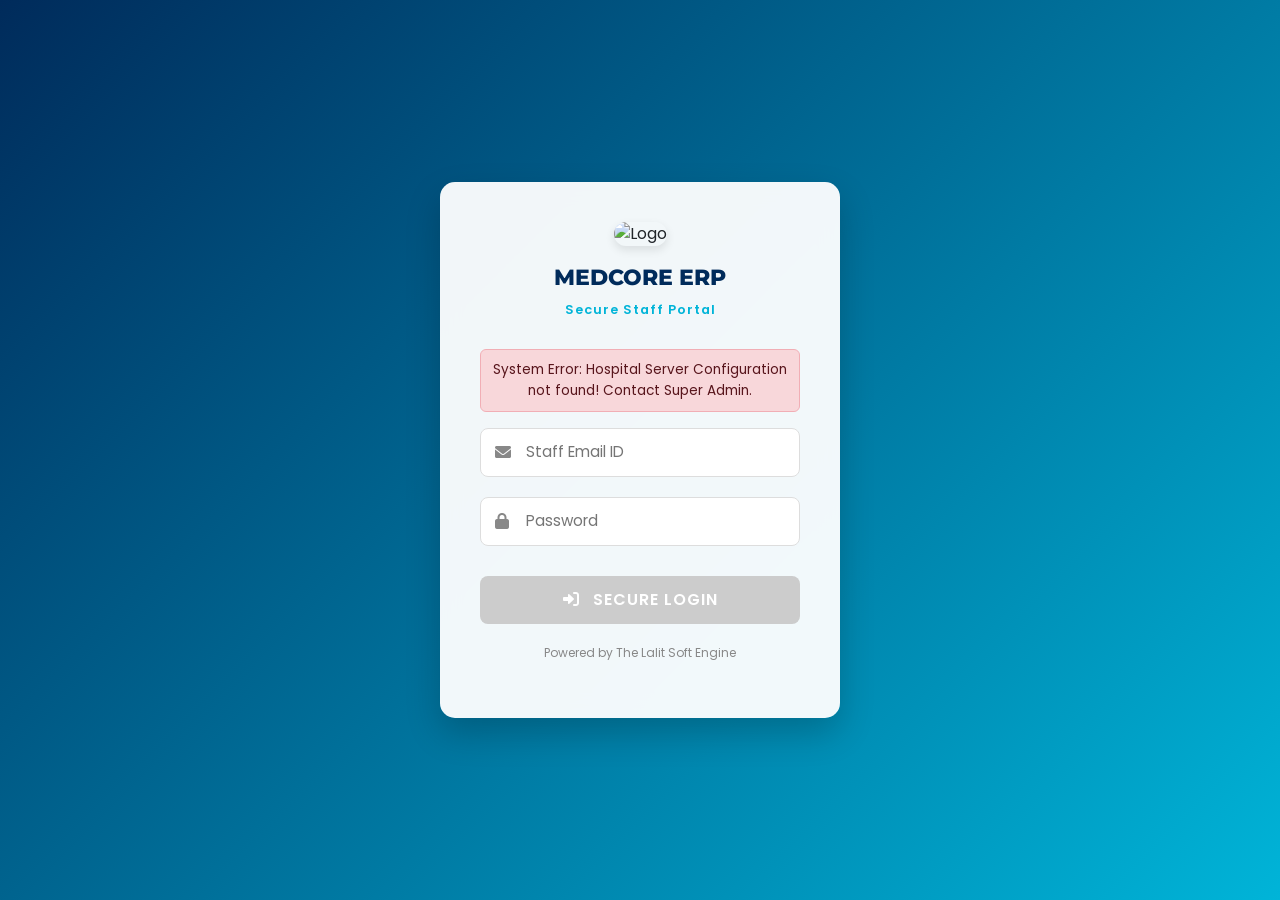
==== login.html @ cfc228e7 "Create login.html" ====
<!DOCTYPE html>
<html lang="en">
<head>
    <meta charset="UTF-8">
    <meta name="viewport" content="width=device-width, initial-scale=1.0">
    <title>Secure Login | MedCore Hospital Engine</title>
    
    <link href="https://cdn.jsdelivr.net/npm/bootstrap@5.3.0/dist/css/bootstrap.min.css" rel="stylesheet">
    <link rel="stylesheet" href="https://cdnjs.cloudflare.com/ajax/libs/font-awesome/6.0.0/css/all.min.css">
    
    <script src="https://www.gstatic.com/firebasejs/9.17.1/firebase-app-compat.js"></script>
    <script src="https://www.gstatic.com/firebasejs/9.17.1/firebase-auth-compat.js"></script>
    <script src="https://www.gstatic.com/firebasejs/9.17.1/firebase-firestore-compat.js"></script>
    
    <script src="firebase-config.js"></script>

    <style>
        @import url('https://fonts.googleapis.com/css2?family=Montserrat:wght@400;600;800&family=Poppins:wght@300;400;500;600&display=swap');

        body { 
            font-family: 'Poppins', sans-serif; 
            background: linear-gradient(135deg, #002B5B 0%, #00B4D8 100%);
            height: 100vh; 
            display: flex; 
            align-items: center; 
            justify-content: center;
            margin: 0;
        }

        .login-card {
            background: rgba(255, 255, 255, 0.95);
            padding: 40px;
            border-radius: 15px;
            box-shadow: 0 15px 35px rgba(0,0,0,0.2);
            width: 100%;
            max-width: 400px;
            text-align: center;
            backdrop-filter: blur(10px);
        }

        .hospital-logo {
            width: 100px;
            height: 100px;
            object-fit: cover;
            border-radius: 12px;
            margin-bottom: 15px;
            box-shadow: 0 4px 10px rgba(0,0,0,0.1);
        }

        .hosp-name {
            font-family: 'Montserrat', sans-serif;
            color: #002B5B;
            font-weight: 800;
            font-size: 1.4rem;
            margin-bottom: 5px;
            text-transform: uppercase;
        }

        .hosp-slogan {
            color: #00B4D8;
            font-size: 0.8rem;
            font-weight: 600;
            margin-bottom: 30px;
            letter-spacing: 1px;
        }

        .input-group-custom {
            position: relative;
            margin-bottom: 20px;
            text-align: left;
        }

        .input-group-custom i {
            position: absolute;
            left: 15px;
            top: 50%;
            transform: translateY(-50%);
            color: #888;
        }

        .form-control-custom {
            width: 100%;
            padding: 12px 15px 12px 45px;
            border: 1px solid #ddd;
            border-radius: 8px;
            font-size: 0.95rem;
            transition: all 0.3s;
        }

        .form-control-custom:focus {
            outline: none;
            border-color: #00B4D8;
            box-shadow: 0 0 0 3px rgba(0, 180, 216, 0.1);
        }

        .login-btn {
            background: #002B5B;
            color: white;
            border: none;
            padding: 12px;
            width: 100%;
            border-radius: 8px;
            font-weight: 600;
            font-size: 1rem;
            cursor: pointer;
            transition: 0.3s;
            text-transform: uppercase;
            letter-spacing: 1px;
            margin-top: 10px;
        }

        .login-btn:hover {
            background: #00B4D8;
            box-shadow: 0 5px 15px rgba(0, 180, 216, 0.4);
        }

        .login-btn:disabled {
            background: #ccc;
            cursor: not-allowed;
            box-shadow: none;
        }
    </style>
</head>
<body>

    <div class="login-card">
        <img src="https://via.placeholder.com/100/00B4D8/FFFFFF?text=Logo" id="logoDisplay" class="hospital-logo" alt="Logo">
        <div id="nameDisplay" class="hosp-name">MEDCORE ERP</div>
        <div id="sloganDisplay" class="hosp-slogan">Secure Staff Portal</div>

        <div id="errorMsg" class="alert alert-danger" style="display: none; font-size: 0.85rem; padding: 10px;"></div>

        <form id="loginForm">
            <div class="input-group-custom">
                <i class="fas fa-envelope"></i>
                <input type="email" id="userEmail" class="form-control-custom" placeholder="Staff Email ID" required>
            </div>
            
            <div class="input-group-custom">
                <i class="fas fa-lock"></i>
                <input type="password" id="userPass" class="form-control-custom" placeholder="Password" required>
            </div>

            <button type="submit" id="loginBtn" class="login-btn">
                <i class="fas fa-sign-in-alt me-2"></i> SECURE LOGIN
            </button>
        </form>
        
        <p style="margin-top: 20px; font-size: 0.75rem; color: #888;">Powered by The Lalit Soft Engine</p>
    </div>

<script>
    // 1. Load Branding if available
    const brandDataStr = localStorage.getItem('hospitalBrandData');
    if(brandDataStr) {
        const brand = JSON.parse(brandDataStr);
        document.getElementById('nameDisplay').innerText = brand.hospitalName || "CarePlus Hospital";
        if(brand.logoUrl) document.getElementById('logoDisplay').src = brand.logoUrl;
        if(brand.slogan) document.getElementById('sloganDisplay').innerText = brand.slogan;
    }

    // 2. Initialize Firebase (Tenant Setup)
    const tenantConfigStr = localStorage.getItem('hospitalFirebaseConfig');
    if (!tenantConfigStr) {
        document.getElementById('errorMsg').style.display = 'block';
        document.getElementById('errorMsg').innerText = "System Error: Hospital Server Configuration not found! Contact Super Admin.";
        document.getElementById('loginBtn').disabled = true;
    } else {
        const tenantConfig = JSON.parse(tenantConfigStr);
        let tenantApp;
        try {
            tenantApp = firebase.app("TenantApp");
        } catch(e) {
            tenantApp = firebase.initializeApp(tenantConfig, "TenantApp");
        }
        
        const tenantAuth = tenantApp.auth();
        const tenantDb = tenantApp.firestore();

        // 3. Login Logic
        document.getElementById('loginForm').addEventListener('submit', async (e) => {
            e.preventDefault();
            const email = document.getElementById('userEmail').value.trim();
            const pass = document.getElementById('userPass').value;
            const btn = document.getElementById('loginBtn');
            const errorBox = document.getElementById('errorMsg');

            btn.disabled = true;
            btn.innerHTML = '<i class="fas fa-spinner fa-spin me-2"></i> AUTHENTICATING...';
            errorBox.style.display = 'none';

            try {
                // Step A: Firebase Auth
                const userCredential = await tenantAuth.signInWithEmailAndPassword(email, pass);
                const user = userCredential.user;

                btn.innerHTML = '<i class="fas fa-check-circle me-2"></i> FETCHING ROLE...';

                // Step B: Check Staff Role from Database
                const staffQuery = await tenantDb.collection('staff').where('loginEmail', '==', email).get();
                
                if (staffQuery.empty) {
                    throw new Error("Login successful, but your Staff Profile was not found in the database. Contact Admin.");
                }

                // Step C: Save Data locally & Redirect
                const staffData = staffQuery.docs[0].data();
                
                localStorage.setItem('staffId', staffData.staffID);
                localStorage.setItem('staffRole', staffData.role); // e.g. 'admin', 'doctor', 'reception'
                localStorage.setItem('staffName', staffData.name);

                btn.innerHTML = '<i class="fas fa-door-open me-2"></i> ENTERING PORTAL...';
                
                // Redirect to main software screen
                setTimeout(() => {
                    window.location.href = "index.html"; 
                }, 1000);

            } catch (error) {
                let msg = error.message;
                if(error.code === 'auth/user-not-found' || error.code === 'auth/wrong-password') {
                    msg = "Invalid Email or Password. Please try again.";
                }
                errorBox.innerText = msg;
                errorBox.style.display = 'block';
                btn.disabled = false;
                btn.innerHTML = '<i class="fas fa-sign-in-alt me-2"></i> SECURE LOGIN';
            }
        });
    }
</script>
</body>
</html>
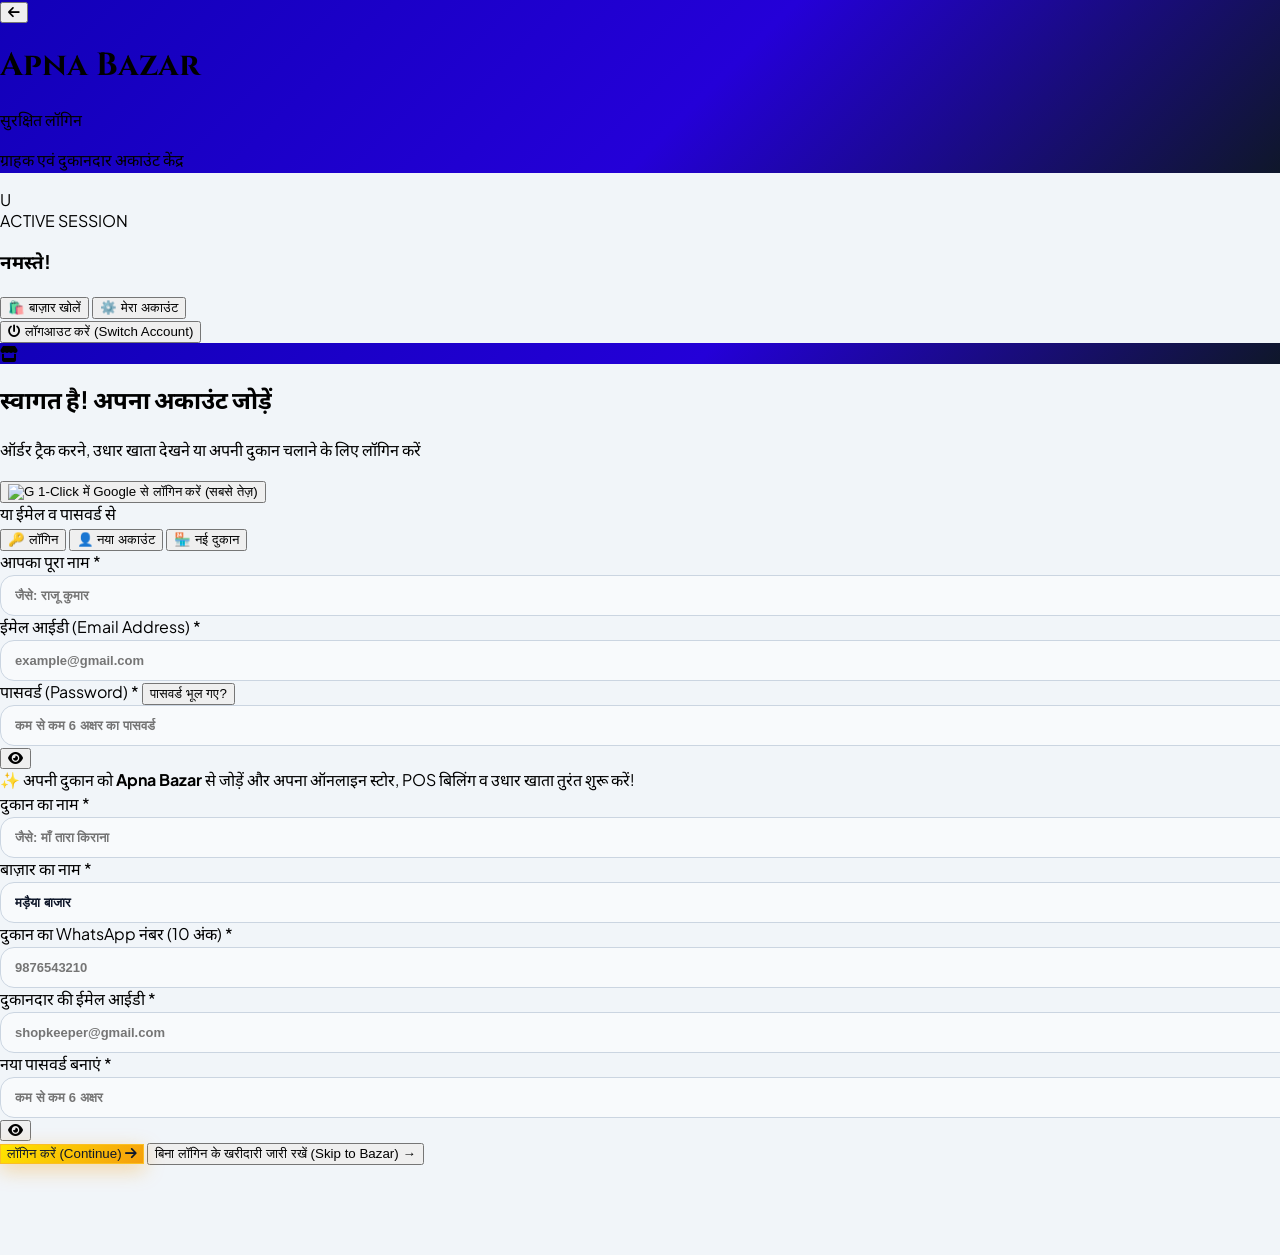
==== commit 2dedcf2c: "Update login.html" ====
--- a/login.html
+++ b/login.html
@@ -1,234 +1,513 @@
 <!DOCTYPE html>
-<html lang="en">
+<html lang="hi">
 <head>
     <meta charset="UTF-8">
-    <meta name="viewport" content="width=device-width, initial-scale=1.0">
-    <title>Secure Login | MedCore Hospital Engine</title>
-    
-    <link href="https://cdn.jsdelivr.net/npm/bootstrap@5.3.0/dist/css/bootstrap.min.css" rel="stylesheet">
-    <link rel="stylesheet" href="https://cdnjs.cloudflare.com/ajax/libs/font-awesome/6.0.0/css/all.min.css">
-    
-    <script src="https://www.gstatic.com/firebasejs/9.17.1/firebase-app-compat.js"></script>
-    <script src="https://www.gstatic.com/firebasejs/9.17.1/firebase-auth-compat.js"></script>
-    <script src="https://www.gstatic.com/firebasejs/9.17.1/firebase-firestore-compat.js"></script>
-    
+    <meta name="viewport" content="width=device-width, initial-scale=1.0, maximum-scale=1.0, user-scalable=no">
+    <title>लॉगिन और दुकान रजिस्ट्रेशन (Login) - Apna Bazar</title>
+    <meta name="theme-color" content="#1200b8">
+
+    <!-- Firebase & Configuration -->
+    <script src="https://www.gstatic.com/firebasejs/10.8.1/firebase-app-compat.js"></script>
+    <script src="https://www.gstatic.com/firebasejs/10.8.1/firebase-auth-compat.js"></script>
+    <script src="https://www.gstatic.com/firebasejs/10.8.1/firebase-firestore-compat.js"></script>
     <script src="firebase-config.js"></script>
+    <script src="brand.js"></script>
+
+    <!-- Tailwind & Fonts -->
+    <script src="https://cdn.tailwindcss.com"></script>
+    <link href="https://cdnjs.cloudflare.com/ajax/libs/font-awesome/6.4.0/css/all.min.css" rel="stylesheet">
+    <link href="https://fonts.googleapis.com/css2?family=Cinzel:wght@700;900&family=Plus+Jakarta+Sans:wght@400;500;600;700;800&family=Noto+Sans+Devanagari:wght@400;500;600;700;800;900&display=swap" rel="stylesheet">
 
     <style>
-        @import url('https://fonts.googleapis.com/css2?family=Montserrat:wght@400;600;800&family=Poppins:wght@300;400;500;600&display=swap');
-
-        body { 
-            font-family: 'Poppins', sans-serif; 
-            background: linear-gradient(135deg, #002B5B 0%, #00B4D8 100%);
-            height: 100vh; 
-            display: flex; 
-            align-items: center; 
-            justify-content: center;
+        body {
+            font-family: 'Plus Jakarta Sans', 'Noto Sans Devanagari', sans-serif;
+            background-color: #f1f5f9;
             margin: 0;
-        }
-
-        .login-card {
-            background: rgba(255, 255, 255, 0.95);
-            padding: 40px;
-            border-radius: 15px;
-            box-shadow: 0 15px 35px rgba(0,0,0,0.2);
+            padding: 0;
+            padding-bottom: 90px;
+            -webkit-tap-highlight-color: transparent;
+            user-select: none;
+        }
+        input, select { user-select: auto; outline: none; }
+        .font-cinzel { font-family: 'Cinzel', serif; }
+
+        .royal-hero-bg {
+            background: linear-gradient(135deg, #1200b8 0%, #2400d8 55%, #0f172a 100%);
+        }
+
+        .app-input {
             width: 100%;
-            max-width: 400px;
-            text-align: center;
-            backdrop-filter: blur(10px);
-        }
-
-        .hospital-logo {
-            width: 100px;
-            height: 100px;
-            object-fit: cover;
-            border-radius: 12px;
-            margin-bottom: 15px;
-            box-shadow: 0 4px 10px rgba(0,0,0,0.1);
-        }
-
-        .hosp-name {
-            font-family: 'Montserrat', sans-serif;
-            color: #002B5B;
-            font-weight: 800;
-            font-size: 1.4rem;
-            margin-bottom: 5px;
-            text-transform: uppercase;
-        }
-
-        .hosp-slogan {
-            color: #00B4D8;
-            font-size: 0.8rem;
-            font-weight: 600;
-            margin-bottom: 30px;
-            letter-spacing: 1px;
-        }
-
-        .input-group-custom {
+            background: #f8fafc;
+            border: 1.5px solid #cbd5e1;
+            border-radius: 14px;
+            padding: 12px 14px;
+            font-size: 13px;
+            font-weight: 700;
+            color: #0f172a;
+            transition: all 0.2s ease;
+        }
+        .app-input:focus {
+            background: #ffffff;
+            border-color: #2563eb;
+            box-shadow: 0 0 0 3px rgba(37, 99, 235, 0.12);
+        }
+
+        /* Glazed Shimmer Button */
+        .glazed-login-btn {
             position: relative;
-            margin-bottom: 20px;
-            text-align: left;
-        }
-
-        .input-group-custom i {
-            position: absolute;
-            left: 15px;
-            top: 50%;
-            transform: translateY(-50%);
-            color: #888;
-        }
-
-        .form-control-custom {
-            width: 100%;
-            padding: 12px 15px 12px 45px;
-            border: 1px solid #ddd;
-            border-radius: 8px;
-            font-size: 0.95rem;
-            transition: all 0.3s;
-        }
-
-        .form-control-custom:focus {
-            outline: none;
-            border-color: #00B4D8;
-            box-shadow: 0 0 0 3px rgba(0, 180, 216, 0.1);
-        }
-
-        .login-btn {
-            background: #002B5B;
-            color: white;
-            border: none;
-            padding: 12px;
-            width: 100%;
-            border-radius: 8px;
-            font-weight: 600;
-            font-size: 1rem;
-            cursor: pointer;
-            transition: 0.3s;
-            text-transform: uppercase;
-            letter-spacing: 1px;
-            margin-top: 10px;
-        }
-
-        .login-btn:hover {
-            background: #00B4D8;
-            box-shadow: 0 5px 15px rgba(0, 180, 216, 0.4);
-        }
-
-        .login-btn:disabled {
-            background: #ccc;
-            cursor: not-allowed;
-            box-shadow: none;
+            overflow: hidden;
+            background: linear-gradient(135deg, #ffe500 0%, #f59e0b 100%);
+            color: #0f172a;
+            box-shadow: 0 6px 20px rgba(245, 158, 11, 0.35);
+            border: 1px solid #fbbf24;
         }
     </style>
 </head>
 <body>
 
-    <div class="login-card">
-        <img src="https://via.placeholder.com/100/00B4D8/FFFFFF?text=Logo" id="logoDisplay" class="hospital-logo" alt="Logo">
-        <div id="nameDisplay" class="hosp-name">MEDCORE ERP</div>
-        <div id="sloganDisplay" class="hosp-slogan">Secure Staff Portal</div>
-
-        <div id="errorMsg" class="alert alert-danger" style="display: none; font-size: 0.85rem; padding: 10px;"></div>
-
-        <form id="loginForm">
-            <div class="input-group-custom">
-                <i class="fas fa-envelope"></i>
-                <input type="email" id="userEmail" class="form-control-custom" placeholder="Staff Email ID" required>
-            </div>
-            
-            <div class="input-group-custom">
-                <i class="fas fa-lock"></i>
-                <input type="password" id="userPass" class="form-control-custom" placeholder="Password" required>
-            </div>
-
-            <button type="submit" id="loginBtn" class="login-btn">
-                <i class="fas fa-sign-in-alt me-2"></i> SECURE LOGIN
+    <!-- ================= TOP ROYAL HEADER ================= -->
+    <header class="sticky top-0 z-40 royal-hero-bg text-white pl-3.5 pr-14 py-3 flex items-center justify-between shadow-md">
+        <div class="flex items-center gap-2.5 min-w-0">
+            <button onclick="safeGoBackHome()" class="w-9 h-9 rounded-full bg-white/15 flex items-center justify-center text-white active:scale-90 transition shrink-0" title="होमपेज पर वापस जाएं">
+                <i class="fas fa-arrow-left text-sm"></i>
             </button>
-        </form>
-        
-        <p style="margin-top: 20px; font-size: 0.75rem; color: #888;">Powered by The Lalit Soft Engine</p>
-    </div>
-
-<script>
-    // 1. Load Branding if available
-    const brandDataStr = localStorage.getItem('hospitalBrandData');
-    if(brandDataStr) {
-        const brand = JSON.parse(brandDataStr);
-        document.getElementById('nameDisplay').innerText = brand.hospitalName || "CarePlus Hospital";
-        if(brand.logoUrl) document.getElementById('logoDisplay').src = brand.logoUrl;
-        if(brand.slogan) document.getElementById('sloganDisplay').innerText = brand.slogan;
-    }
-
-    // 2. Initialize Firebase (Tenant Setup)
-    const tenantConfigStr = localStorage.getItem('hospitalFirebaseConfig');
-    if (!tenantConfigStr) {
-        document.getElementById('errorMsg').style.display = 'block';
-        document.getElementById('errorMsg').innerText = "System Error: Hospital Server Configuration not found! Contact Super Admin.";
-        document.getElementById('loginBtn').disabled = true;
-    } else {
-        const tenantConfig = JSON.parse(tenantConfigStr);
-        let tenantApp;
-        try {
-            tenantApp = firebase.app("TenantApp");
-        } catch(e) {
-            tenantApp = firebase.initializeApp(tenantConfig, "TenantApp");
-        }
-        
-        const tenantAuth = tenantApp.auth();
-        const tenantDb = tenantApp.firestore();
-
-        // 3. Login Logic
-        document.getElementById('loginForm').addEventListener('submit', async (e) => {
-            e.preventDefault();
-            const email = document.getElementById('userEmail').value.trim();
-            const pass = document.getElementById('userPass').value;
+            <div class="min-w-0">
+                <div class="flex items-center gap-1.5" onclick="secretAdminTap()">
+                    <h1 id="authBrandTitle" class="font-cinzel text-base font-black text-[#ffe500] tracking-wider truncate">Apna Bazar</h1>
+                    <span class="bg-white/15 text-white text-[9px] font-extrabold px-2 py-0.5 rounded-full">सुरक्षित लॉगिन</span>
+                </div>
+                <p class="text-[10px] text-slate-200 font-semibold truncate">ग्राहक एवं दुकानदार अकाउंट केंद्र</p>
+            </div>
+        </div>
+    </header>
+
+    <main class="max-w-md mx-auto p-3.5 space-y-4">
+
+        <!-- ================= ALREADY LOGGED-IN CARD ================= -->
+        <div id="alreadyLoggedCard" class="hidden bg-emerald-50 border-2 border-emerald-300 rounded-3xl p-4 text-center space-y-3 shadow-xs">
+            <div class="w-12 h-12 bg-emerald-600 text-white rounded-full flex items-center justify-center mx-auto text-xl font-black" id="loggedAvatar">U</div>
+            <div>
+                <span class="text-[10px] font-black uppercase bg-emerald-200 text-emerald-900 px-2.5 py-0.5 rounded-full" id="loggedRoleBadge">ACTIVE SESSION</span>
+                <h3 class="text-sm font-black text-slate-900 mt-1" id="loggedNameText">नमस्ते!</h3>
+                <p class="text-xs font-bold text-slate-500" id="loggedEmailText"></p>
+            </div>
+            <div class="grid grid-cols-2 gap-2 pt-1">
+                <button onclick="window.location.href='index.html'" class="bg-slate-900 text-[#ffe500] font-black py-2.5 rounded-xl text-xs">
+                    🛍️ बाज़ार खोलें
+                </button>
+                <button onclick="window.location.href='account.html'" class="bg-blue-600 text-white font-black py-2.5 rounded-xl text-xs">
+                    ⚙️ मेरा अकाउंट
+                </button>
+            </div>
+            <button onclick="performCleanLogout()" class="w-full bg-rose-100 text-rose-700 font-extrabold py-2 rounded-xl text-xs">
+                <i class="fas fa-power-off mr-1"></i> लॉगआउट करें (Switch Account)
+            </button>
+        </div>
+
+        <!-- ================= MAIN AUTH CARD ================= -->
+        <div id="mainAuthCard" class="bg-white rounded-3xl p-5 border border-slate-200 shadow-sm space-y-4">
+
+            <div class="text-center space-y-1">
+                <div class="w-14 h-14 rounded-2xl royal-hero-bg text-[#ffe500] flex items-center justify-center text-2xl mx-auto shadow-md border-2 border-amber-300">
+                    <i class="fas fa-store"></i>
+                </div>
+                <h2 class="text-base font-black text-slate-900 pt-1">स्वागत है! अपना अकाउंट जोड़ें</h2>
+                <p class="text-xs text-slate-500 font-medium">ऑर्डर ट्रैक करने, उधार खाता देखने या अपनी दुकान चलाने के लिए लॉगिन करें</p>
+            </div>
+
+            <!-- 1-TAP GOOGLE LOGIN -->
+            <button type="button" onclick="signInWithGoogle()" id="googleBtn" class="w-full bg-white hover:bg-slate-50 text-slate-800 border-2 border-slate-300 font-extrabold py-3.5 px-4 rounded-2xl text-xs flex items-center justify-center gap-3 shadow-xs active:scale-98 transition cursor-pointer">
+                <img src="https://www.gstatic.com/firebasejs/ui/2.0.0/images/auth/google.svg" alt="G" class="w-5 h-5">
+                <span>1-Click में Google से लॉगिन करें (सबसे तेज़)</span>
+            </button>
+
+            <div class="flex items-center gap-3">
+                <div class="h-px bg-slate-200 flex-1"></div>
+                <span class="text-[10px] font-extrabold text-slate-400 uppercase">या ईमेल व पासवर्ड से</span>
+                <div class="h-px bg-slate-200 flex-1"></div>
+            </div>
+
+            <!-- 3-MODE SWITCHER -->
+            <div class="grid grid-cols-3 gap-1.5 bg-slate-100 p-1.5 rounded-2xl border border-slate-200">
+                <button type="button" id="modeTab-login" onclick="switchAuthMode('login')" class="py-2 rounded-xl text-[11px] font-black bg-slate-900 text-[#ffe500] shadow-2xs transition cursor-pointer">
+                    🔑 लॉगिन
+                </button>
+                <button type="button" id="modeTab-signup" onclick="switchAuthMode('signup')" class="py-2 rounded-xl text-[11px] font-bold text-slate-600 transition cursor-pointer">
+                    👤 नया अकाउंट
+                </button>
+                <button type="button" id="modeTab-merchant" onclick="switchAuthMode('merchant')" class="py-2 rounded-xl text-[11px] font-bold text-slate-600 transition cursor-pointer">
+                    🏪 नई दुकान
+                </button>
+            </div>
+
+            <div id="authMessage" class="hidden p-3 rounded-xl text-xs font-bold text-center"></div>
+
+            <!-- ==================== FORM A: LOGIN / SIGNUP ==================== -->
+            <div id="standardAuthForm" class="space-y-3">
+                <div id="signupNameBox" class="hidden">
+                    <label class="block text-[11px] font-extrabold text-slate-600 mb-1">आपका पूरा नाम *</label>
+                    <input type="text" id="custSignUpName" placeholder="जैसे: राजू कुमार" class="app-input">
+                </div>
+
+                <div>
+                    <label class="block text-[11px] font-extrabold text-slate-600 mb-1">ईमेल आईडी (Email Address) *</label>
+                    <input type="email" id="email" placeholder="example@gmail.com" class="app-input">
+                </div>
+
+                <div>
+                    <div class="flex items-center justify-between mb-1">
+                        <label class="text-[11px] font-extrabold text-slate-600">पासवर्ड (Password) *</label>
+                        <button type="button" onclick="forgotPassword()" class="text-[10px] font-extrabold text-blue-600 hover:underline cursor-pointer">पासवर्ड भूल गए?</button>
+                    </div>
+                    <div class="relative">
+                        <input type="password" id="password" placeholder="कम से कम 6 अक्षर का पासवर्ड" class="app-input pr-10" onkeypress="if(event.key==='Enter') handleMainAction()">
+                        <button type="button" onclick="togglePassVisibility('password', this)" class="absolute right-3 top-3 text-slate-400 hover:text-slate-700 cursor-pointer">
+                            <i class="fas fa-eye text-xs"></i>
+                        </button>
+                    </div>
+                </div>
+            </div>
+
+            <!-- ==================== FORM B: MERCHANT STORE ==================== -->
+            <div id="merchantRegisterForm" class="hidden space-y-3">
+                <div class="bg-amber-50 border border-amber-200 p-2.5 rounded-xl text-[11px] font-bold text-amber-900">
+                    ✨ अपनी दुकान को <b>Apna Bazar</b> से जोड़ें और अपना ऑनलाइन स्टोर, POS बिलिंग व उधार खाता तुरंत शुरू करें!
+                </div>
+
+                <div class="grid grid-cols-2 gap-2">
+                    <div>
+                        <label class="block text-[11px] font-extrabold text-slate-600 mb-1">दुकान का नाम *</label>
+                        <input type="text" id="newStoreName" placeholder="जैसे: माँ तारा किराना" class="app-input">
+                    </div>
+                    <div>
+                        <label class="block text-[11px] font-extrabold text-slate-600 mb-1">बाज़ार का नाम *</label>
+                        <input type="text" id="newMarketName" value="मड़ैया बाजार" placeholder="मड़ैया बाजार" class="app-input">
+                    </div>
+                </div>
+
+                <div>
+                    <label class="block text-[11px] font-extrabold text-slate-600 mb-1">दुकान का WhatsApp नंबर (10 अंक) *</label>
+                    <input type="tel" maxlength="10" id="newShopPhone" placeholder="9876543210" class="app-input">
+                </div>
+
+                <div>
+                    <label class="block text-[11px] font-extrabold text-slate-600 mb-1">दुकानदार की ईमेल आईडी *</label>
+                    <input type="email" id="newEmail" placeholder="shopkeeper@gmail.com" class="app-input">
+                </div>
+
+                <div>
+                    <label class="block text-[11px] font-extrabold text-slate-600 mb-1">नया पासवर्ड बनाएं *</label>
+                    <div class="relative">
+                        <input type="password" id="newPassword" placeholder="कम से कम 6 अक्षर" class="app-input pr-10">
+                        <button type="button" onclick="togglePassVisibility('newPassword', this)" class="absolute right-3 top-3 text-slate-400 cursor-pointer">
+                            <i class="fas fa-eye text-xs"></i>
+                        </button>
+                    </div>
+                </div>
+            </div>
+
+            <!-- MAIN SUBMIT BUTTON -->
+            <button type="button" id="loginBtn" onclick="handleMainAction()" class="glazed-login-btn w-full py-4 rounded-2xl font-black text-xs uppercase tracking-wider flex items-center justify-center gap-2 active:scale-98 transition cursor-pointer">
+                <span id="mainBtnText">लॉगिन करें (Continue)</span>
+                <i class="fas fa-arrow-right"></i>
+            </button>
+
+            <!-- Skip to Bazar -->
+            <button type="button" onclick="safeGoBackHome()" class="w-full py-2.5 rounded-xl bg-slate-100 hover:bg-slate-200 text-slate-600 font-bold text-xs transition cursor-pointer">
+                बिना लॉगिन के खरीदारी जारी रखें (Skip to Bazar) →
+            </button>
+
+        </div>
+
+    </main>
+
+    <script>
+        if (window.ShopBrand && (ShopBrand.name || ShopBrand.storeName)) {
+            const bName = ShopBrand.name || ShopBrand.storeName;
+            document.getElementById('authBrandTitle').innerText = bName;
+            document.title = `लॉगिन - ${bName}`;
+        }
+
+        const auth = firebase.auth();
+        const db = firebase.firestore();
+        const msgBox = document.getElementById('authMessage');
+        const ADMIN_EMAIL = "abhijeetlovesmahi@gmail.com";
+
+        let currentAuthMode = 'login';
+        const urlParams = new URLSearchParams(window.location.search);
+        const returnToPage = urlParams.get('redirect') || 'index.html';
+
+        if (urlParams.get('action') === 'logout') {
+            auth.signOut().catch(() => {});
+        }
+
+        function safeGoBackHome() {
+            if (window.parent && window.parent !== window) {
+                window.parent.location.href = 'index.html';
+            } else {
+                window.location.href = 'index.html';
+            }
+        }
+
+        function togglePassVisibility(inputId, btnEl) {
+            const inp = document.getElementById(inputId);
+            const icon = btnEl.querySelector('i');
+            if (inp.type === 'password') {
+                inp.type = 'text';
+                icon.className = 'fas fa-eye-slash text-xs text-blue-600';
+            } else {
+                inp.type = 'password';
+                icon.className = 'fas fa-eye text-xs';
+            }
+        }
+
+        function showMessage(text, isError = true) {
+            if (!text) {
+                msgBox.classList.add('hidden');
+                return;
+            }
+            msgBox.classList.remove('hidden');
+            msgBox.className = isError
+                ? "p-3 rounded-xl text-xs font-bold text-center bg-rose-50 text-rose-700 border border-rose-200"
+                : "p-3 rounded-xl text-xs font-bold text-center bg-emerald-50 text-emerald-800 border border-emerald-200";
+            msgBox.innerText = text;
+        }
+
+        function switchAuthMode(mode) {
+            currentAuthMode = mode;
+            showMessage("");
+
+            ['login', 'signup', 'merchant'].forEach(t => {
+                const el = document.getElementById(`modeTab-${t}`);
+                if (t === mode) {
+                    el.className = "py-2 rounded-xl text-[11px] font-black bg-slate-900 text-[#ffe500] shadow-2xs transition cursor-pointer";
+                } else {
+                    el.className = "py-2 rounded-xl text-[11px] font-bold text-slate-600 transition cursor-pointer";
+                }
+            });
+
+            const stdForm = document.getElementById('standardAuthForm');
+            const merchForm = document.getElementById('merchantRegisterForm');
+            const nameBox = document.getElementById('signupNameBox');
+            const btnText = document.getElementById('mainBtnText');
+
+            if (mode === 'login') {
+                stdForm.classList.remove('hidden');
+                merchForm.classList.add('hidden');
+                nameBox.classList.add('hidden');
+                btnText.innerText = "लॉगिन करें (Sign In)";
+            } else if (mode === 'signup') {
+                stdForm.classList.remove('hidden');
+                merchForm.classList.add('hidden');
+                nameBox.classList.remove('hidden');
+                btnText.innerText = "नया अकाउंट बनाएं (Create Account)";
+            } else if (mode === 'merchant') {
+                stdForm.classList.add('hidden');
+                merchForm.classList.remove('hidden');
+                btnText.innerText = "नई दुकान रजिस्टर करें (Launch Store)";
+            }
+        }
+
+        function secretAdminTap() {
+            switchAuthMode('merchant');
+        }
+
+        function executeMasterRedirect(page = 'index.html') {
+            if (window.parent && window.parent !== window) {
+                window.parent.location.href = page;
+            } else {
+                window.location.replace(page);
+            }
+        }
+
+        async function setUserDataAndRedirect(user, targetPage = null) {
+            const email = user.email ? user.email.trim().toLowerCase() : "";
+            const masterAdminEmail = ADMIN_EMAIL.trim().toLowerCase();
+
+            localStorage.setItem('userEmail', email);
+            localStorage.setItem('userName', user.displayName || email.split('@')[0] || 'User');
+
+            try {
+                const roleDoc = await db.collection('userRoles').doc(email).get();
+                if (roleDoc.exists) {
+                    const data = roleDoc.data();
+                    localStorage.setItem('userRole', data.role || (email === masterAdminEmail ? 'admin' : 'customer'));
+                    if (data.shopId) localStorage.setItem('activeShopId', data.shopId);
+                } else if (email === masterAdminEmail) {
+                    localStorage.setItem('userRole', 'admin');
+                    if (!localStorage.getItem('activeShopId')) localStorage.setItem('activeShopId', 'lalit_main');
+                } else {
+                    localStorage.setItem('userRole', 'customer');
+                }
+            } catch (e) {
+                if (email === masterAdminEmail) localStorage.setItem('userRole', 'admin');
+                else localStorage.setItem('userRole', 'customer');
+            }
+
+            const finalDest = targetPage || returnToPage || 'index.html';
+            executeMasterRedirect(finalDest);
+        }
+
+        auth.onAuthStateChanged((user) => {
+            if (user && urlParams.get('action') !== 'logout') {
+                document.getElementById('alreadyLoggedCard').classList.remove('hidden');
+                const name = user.displayName || localStorage.getItem('userName') || user.email;
+                const role = (localStorage.getItem('userRole') || 'customer').toUpperCase();
+                document.getElementById('loggedAvatar').innerText = String(name).charAt(0).toUpperCase();
+                document.getElementById('loggedNameText').innerText = name;
+                document.getElementById('loggedEmailText').innerText = user.email || '';
+                document.getElementById('loggedRoleBadge').innerText = `LOGGED IN AS ${role}`;
+            }
+        });
+
+        async function performCleanLogout() {
+            await auth.signOut();
+            localStorage.setItem('userRole', 'guest');
+            localStorage.removeItem('userName');
+            localStorage.removeItem('userEmail');
+            document.getElementById('alreadyLoggedCard').classList.add('hidden');
+            showMessage("आप सफलतापूर्वक लॉगआउट हो गए हैं।", false);
+        }
+
+        function handleMainAction() {
+            if (currentAuthMode === 'login') loginEmail();
+            else if (currentAuthMode === 'signup') signUpCustomerEmail();
+            else if (currentAuthMode === 'merchant') createNewStore();
+        }
+
+        function signInWithGoogle() {
+            showMessage("Google से कनेक्ट हो रहा है...", false);
+            const provider = new firebase.auth.GoogleAuthProvider();
+            auth.signInWithPopup(provider).then((result) => {
+                setUserDataAndRedirect(result.user);
+            }).catch((error) => {
+                showMessage("Google लॉगिन में समस्या: " + error.message, true);
+            });
+        }
+
+        function loginEmail() {
+            const e = document.getElementById('email').value.trim();
+            const p = document.getElementById('password').value;
+
+            if (!e) return showMessage("कृपया अपनी ईमेल आईडी लिखें!");
+            if (!p) return showMessage("कृपया अपना पासवर्ड लिखें!");
+
             const btn = document.getElementById('loginBtn');
-            const errorBox = document.getElementById('errorMsg');
-
             btn.disabled = true;
-            btn.innerHTML = '<i class="fas fa-spinner fa-spin me-2"></i> AUTHENTICATING...';
-            errorBox.style.display = 'none';
+            showMessage("लॉगिन हो रहा है...", false);
+
+            auth.signInWithEmailAndPassword(e, p).then((userCredential) => {
+                setUserDataAndRedirect(userCredential.user);
+            }).catch((err) => {
+                btn.disabled = false;
+                showMessage("ईमेल या पासवर्ड गलत है!", true);
+            });
+        }
+
+        async function signUpCustomerEmail() {
+            const name = document.getElementById('custSignUpName').value.trim();
+            const e = document.getElementById('email').value.trim();
+            const p = document.getElementById('password').value;
+
+            if (!name) return showMessage("कृपया अपना नाम लिखें!");
+            if (!e) return showMessage("कृपया ईमेल आईडी लिखें!");
+            if (!p || p.length < 6) return showMessage("पासवर्ड कम से कम 6 अक्षरों का होना चाहिए!");
+
+            const btn = document.getElementById('loginBtn');
+            btn.disabled = true;
+            showMessage("आपका अकाउंट बन रहा है...", false);
 
             try {
-                // Step A: Firebase Auth
-                const userCredential = await tenantAuth.signInWithEmailAndPassword(email, pass);
-                const user = userCredential.user;
-
-                btn.innerHTML = '<i class="fas fa-check-circle me-2"></i> FETCHING ROLE...';
-
-                // Step B: Check Staff Role from Database
-                const staffQuery = await tenantDb.collection('staff').where('loginEmail', '==', email).get();
-                
-                if (staffQuery.empty) {
-                    throw new Error("Login successful, but your Staff Profile was not found in the database. Contact Admin.");
+                const cred = await auth.createUserWithEmailAndPassword(e, p);
+                await cred.user.updateProfile({ displayName: name });
+                await db.collection('users').doc(cred.user.uid).set({
+                    name: name,
+                    email: e.toLowerCase(),
+                    createdAt: firebase.firestore.FieldValue.serverTimestamp()
+                }, { merge: true });
+                setUserDataAndRedirect(cred.user, 'index.html');
+            } catch (err) {
+                btn.disabled = false;
+                showMessage(err.message, true);
+            }
+        }
+
+        async function createNewStore() {
+            const sName = document.getElementById('newStoreName').value.trim();
+            const mName = document.getElementById('newMarketName').value.trim() || 'मड़ैया बाजार';
+            const sPhone = document.getElementById('newShopPhone').value.replace(/\D/g, '').trim();
+            const e = document.getElementById('newEmail').value.trim();
+            const p = document.getElementById('newPassword').value;
+
+            if (!sName) return showMessage("कृपया अपनी दुकान का नाम लिखें!");
+            if (sPhone.length !== 10) return showMessage("कृपया 10 अंकों का सही मोबाइल नंबर लिखें!");
+            if (!e || !p || p.length < 6) return showMessage("कृपया ईमेल और कम से कम 6 अक्षर का पासवर्ड लिखें!");
+
+            const btn = document.getElementById('loginBtn');
+            btn.disabled = true;
+            showMessage("आपकी नई ऑनलाइन दुकान तैयार की जा रही है...", false);
+
+            try {
+                let user;
+                try {
+                    const cred = await auth.createUserWithEmailAndPassword(e, p);
+                    user = cred.user;
+                } catch (authErr) {
+                    if (authErr.code === 'auth/email-already-in-use') {
+                        const cred = await auth.signInWithEmailAndPassword(e, p);
+                        user = cred.user;
+                    } else {
+                        throw authErr;
+                    }
                 }
 
-                // Step C: Save Data locally & Redirect
-                const staffData = staffQuery.docs[0].data();
-                
-                localStorage.setItem('staffId', staffData.staffID);
-                localStorage.setItem('staffRole', staffData.role); // e.g. 'admin', 'doctor', 'reception'
-                localStorage.setItem('staffName', staffData.name);
-
-                btn.innerHTML = '<i class="fas fa-door-open me-2"></i> ENTERING PORTAL...';
-                
-                // Redirect to main software screen
-                setTimeout(() => {
-                    window.location.href = "index.html"; 
-                }, 1000);
-
+                const newShopId = 'store_' + Date.now();
+                const cleanEmail = user.email.toLowerCase();
+
+                await db.collection('userRoles').doc(cleanEmail).set({
+                    email: cleanEmail,
+                    role: 'admin',
+                    shopId: newShopId,
+                    storeName: sName,
+                    marketName: mName,
+                    shopPhone: sPhone,
+                    createdAt: firebase.firestore.FieldValue.serverTimestamp()
+                }, { merge: true });
+
+                await db.collection('stores').doc(newShopId).collection('settings').doc('store_info').set({
+                    shopId: newShopId,
+                    shopName: sName,
+                    marketName: mName,
+                    shopPhone: sPhone,
+                    upiId: `${sPhone}@ybl`,
+                    tagline: `${mName} की भरोसेमंद दुकान`,
+                    themeColor: "#1200b8",
+                    highlightColor: "#ffe500",
+                    logo: "logo.png",
+                    updatedAt: firebase.firestore.FieldValue.serverTimestamp()
+                }, { merge: true });
+
+                localStorage.setItem('activeShopId', newShopId);
+                localStorage.setItem('userRole', 'admin');
+                setUserDataAndRedirect(user, 'account.html');
             } catch (error) {
-                let msg = error.message;
-                if(error.code === 'auth/user-not-found' || error.code === 'auth/wrong-password') {
-                    msg = "Invalid Email or Password. Please try again.";
-                }
-                errorBox.innerText = msg;
-                errorBox.style.display = 'block';
                 btn.disabled = false;
-                btn.innerHTML = '<i class="fas fa-sign-in-alt me-2"></i> SECURE LOGIN';
-            }
-        });
-    }
-</script>
+                showMessage(error.message, true);
+            }
+        }
+
+        function forgotPassword() {
+            const e = document.getElementById('email').value.trim();
+            if (!e) return showMessage("पासवर्ड रीसेट लिंक पाने के लिए पहले ऊपर अपनी ईमेल आईडी लिखें!");
+            auth.sendPasswordResetEmail(e).then(() => {
+                showMessage("✓ पासवर्ड बदलने का लिंक आपके ईमेल पर भेज दिया गया है!", false);
+            }).catch((error) => {
+                showMessage(error.message, true);
+            });
+        }
+    </script>
+
+    <!-- Unified Bottom Bar & Floating Hamburger Menu -->
+    <script src="menu.js"></script>
 </body>
 </html>
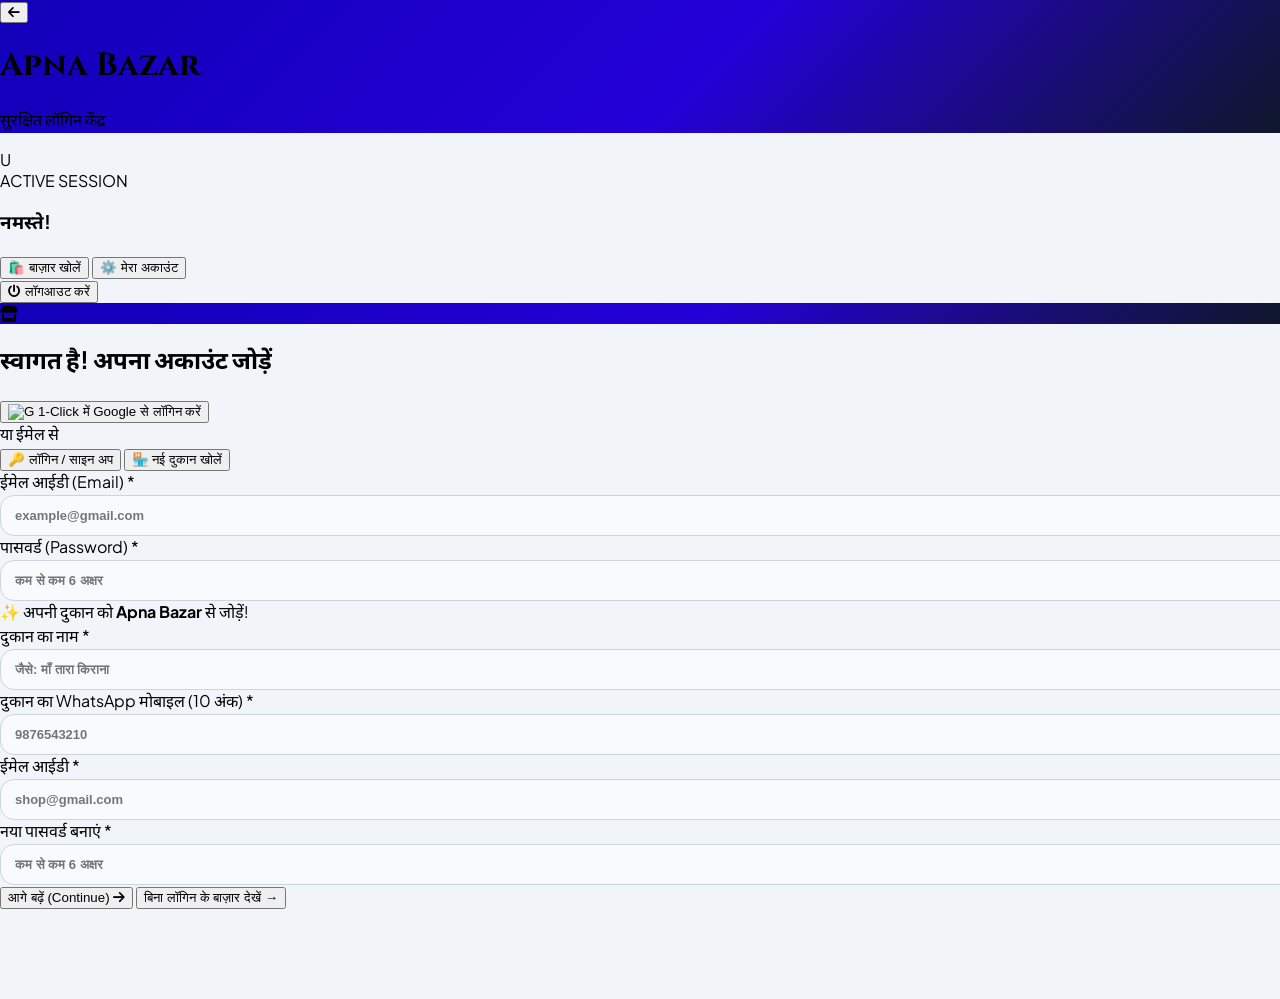
==== commit cce55d43: "Update login.html" ====
--- a/login.html
+++ b/login.html
@@ -26,15 +26,10 @@
             padding: 0;
             padding-bottom: 90px;
             -webkit-tap-highlight-color: transparent;
-            user-select: none;
         }
         input, select { user-select: auto; outline: none; }
         .font-cinzel { font-family: 'Cinzel', serif; }
-
-        .royal-hero-bg {
-            background: linear-gradient(135deg, #1200b8 0%, #2400d8 55%, #0f172a 100%);
-        }
-
+        .royal-hero-bg { background: linear-gradient(135deg, #1200b8 0%, #2400d8 55%, #0f172a 100%); }
         .app-input {
             width: 100%;
             background: #f8fafc;
@@ -51,39 +46,26 @@
             border-color: #2563eb;
             box-shadow: 0 0 0 3px rgba(37, 99, 235, 0.12);
         }
-
-        /* Glazed Shimmer Button */
-        .glazed-login-btn {
-            position: relative;
-            overflow: hidden;
-            background: linear-gradient(135deg, #ffe500 0%, #f59e0b 100%);
-            color: #0f172a;
-            box-shadow: 0 6px 20px rgba(245, 158, 11, 0.35);
-            border: 1px solid #fbbf24;
-        }
     </style>
 </head>
 <body>
 
-    <!-- ================= TOP ROYAL HEADER ================= -->
+    <!-- TOP HEADER -->
     <header class="sticky top-0 z-40 royal-hero-bg text-white pl-3.5 pr-14 py-3 flex items-center justify-between shadow-md">
         <div class="flex items-center gap-2.5 min-w-0">
-            <button onclick="safeGoBackHome()" class="w-9 h-9 rounded-full bg-white/15 flex items-center justify-center text-white active:scale-90 transition shrink-0" title="होमपेज पर वापस जाएं">
+            <button onclick="window.location.href='index.html'" class="w-9 h-9 rounded-full bg-white/15 flex items-center justify-center text-white active:scale-90 transition shrink-0">
                 <i class="fas fa-arrow-left text-sm"></i>
             </button>
             <div class="min-w-0">
-                <div class="flex items-center gap-1.5" onclick="secretAdminTap()">
-                    <h1 id="authBrandTitle" class="font-cinzel text-base font-black text-[#ffe500] tracking-wider truncate">Apna Bazar</h1>
-                    <span class="bg-white/15 text-white text-[9px] font-extrabold px-2 py-0.5 rounded-full">सुरक्षित लॉगिन</span>
-                </div>
-                <p class="text-[10px] text-slate-200 font-semibold truncate">ग्राहक एवं दुकानदार अकाउंट केंद्र</p>
+                <h1 id="authBrandTitle" class="font-cinzel text-base font-black text-[#ffe500] tracking-wider truncate">Apna Bazar</h1>
+                <p class="text-[10px] text-slate-200 font-semibold truncate">सुरक्षित लॉगिन केंद्र</p>
             </div>
         </div>
     </header>
 
     <main class="max-w-md mx-auto p-3.5 space-y-4">
 
-        <!-- ================= ALREADY LOGGED-IN CARD ================= -->
+        <!-- ALREADY LOGGED IN CARD -->
         <div id="alreadyLoggedCard" class="hidden bg-emerald-50 border-2 border-emerald-300 rounded-3xl p-4 text-center space-y-3 shadow-xs">
             <div class="w-12 h-12 bg-emerald-600 text-white rounded-full flex items-center justify-center mx-auto text-xl font-black" id="loggedAvatar">U</div>
             <div>
@@ -92,19 +74,15 @@
                 <p class="text-xs font-bold text-slate-500" id="loggedEmailText"></p>
             </div>
             <div class="grid grid-cols-2 gap-2 pt-1">
-                <button onclick="window.location.href='index.html'" class="bg-slate-900 text-[#ffe500] font-black py-2.5 rounded-xl text-xs">
-                    🛍️ बाज़ार खोलें
-                </button>
-                <button onclick="window.location.href='account.html'" class="bg-blue-600 text-white font-black py-2.5 rounded-xl text-xs">
-                    ⚙️ मेरा अकाउंट
-                </button>
-            </div>
-            <button onclick="performCleanLogout()" class="w-full bg-rose-100 text-rose-700 font-extrabold py-2 rounded-xl text-xs">
-                <i class="fas fa-power-off mr-1"></i> लॉगआउट करें (Switch Account)
+                <button onclick="window.location.href='index.html'" class="bg-slate-900 text-[#ffe500] font-black py-2.5 rounded-xl text-xs cursor-pointer">🛍️ बाज़ार खोलें</button>
+                <button onclick="window.location.href='account.html'" class="bg-blue-600 text-white font-black py-2.5 rounded-xl text-xs cursor-pointer">⚙️ मेरा अकाउंट</button>
+            </div>
+            <button onclick="performCleanLogout()" class="w-full bg-rose-100 text-rose-700 font-extrabold py-2 rounded-xl text-xs cursor-pointer">
+                <i class="fas fa-power-off mr-1"></i> लॉगआउट करें
             </button>
         </div>
 
-        <!-- ================= MAIN AUTH CARD ================= -->
+        <!-- MAIN AUTH CARD -->
         <div id="mainAuthCard" class="bg-white rounded-3xl p-5 border border-slate-200 shadow-sm space-y-4">
 
             <div class="text-center space-y-1">
@@ -112,402 +90,201 @@
                     <i class="fas fa-store"></i>
                 </div>
                 <h2 class="text-base font-black text-slate-900 pt-1">स्वागत है! अपना अकाउंट जोड़ें</h2>
-                <p class="text-xs text-slate-500 font-medium">ऑर्डर ट्रैक करने, उधार खाता देखने या अपनी दुकान चलाने के लिए लॉगिन करें</p>
-            </div>
-
-            <!-- 1-TAP GOOGLE LOGIN -->
-            <button type="button" onclick="signInWithGoogle()" id="googleBtn" class="w-full bg-white hover:bg-slate-50 text-slate-800 border-2 border-slate-300 font-extrabold py-3.5 px-4 rounded-2xl text-xs flex items-center justify-center gap-3 shadow-xs active:scale-98 transition cursor-pointer">
+            </div>
+
+            <!-- GOOGLE LOGIN BUTTON -->
+            <button type="button" onclick="doGoogleLogin()" class="w-full bg-white hover:bg-slate-50 text-slate-800 border-2 border-slate-300 font-extrabold py-3.5 px-4 rounded-2xl text-xs flex items-center justify-center gap-3 shadow-xs active:scale-98 transition cursor-pointer">
                 <img src="https://www.gstatic.com/firebasejs/ui/2.0.0/images/auth/google.svg" alt="G" class="w-5 h-5">
-                <span>1-Click में Google से लॉगिन करें (सबसे तेज़)</span>
+                <span>1-Click में Google से लॉगिन करें</span>
             </button>
 
             <div class="flex items-center gap-3">
                 <div class="h-px bg-slate-200 flex-1"></div>
-                <span class="text-[10px] font-extrabold text-slate-400 uppercase">या ईमेल व पासवर्ड से</span>
+                <span class="text-[10px] font-extrabold text-slate-400 uppercase">या ईमेल से</span>
                 <div class="h-px bg-slate-200 flex-1"></div>
             </div>
 
-            <!-- 3-MODE SWITCHER -->
-            <div class="grid grid-cols-3 gap-1.5 bg-slate-100 p-1.5 rounded-2xl border border-slate-200">
-                <button type="button" id="modeTab-login" onclick="switchAuthMode('login')" class="py-2 rounded-xl text-[11px] font-black bg-slate-900 text-[#ffe500] shadow-2xs transition cursor-pointer">
-                    🔑 लॉगिन
+            <!-- MODE TABS -->
+            <div class="grid grid-cols-2 gap-2 bg-slate-100 p-1.5 rounded-2xl border border-slate-200">
+                <button type="button" id="tabLoginBtn" onclick="setMode('login')" class="py-2.5 rounded-xl text-xs font-black bg-slate-900 text-[#ffe500] shadow cursor-pointer">
+                    🔑 लॉगिन / साइन अप
                 </button>
-                <button type="button" id="modeTab-signup" onclick="switchAuthMode('signup')" class="py-2 rounded-xl text-[11px] font-bold text-slate-600 transition cursor-pointer">
-                    👤 नया अकाउंट
+                <button type="button" id="tabMerchantBtn" onclick="setMode('merchant')" class="py-2.5 rounded-xl text-xs font-bold text-slate-600 transition cursor-pointer">
+                    🏪 नई दुकान खोलें
                 </button>
-                <button type="button" id="modeTab-merchant" onclick="switchAuthMode('merchant')" class="py-2 rounded-xl text-[11px] font-bold text-slate-600 transition cursor-pointer">
-                    🏪 नई दुकान
-                </button>
             </div>
 
             <div id="authMessage" class="hidden p-3 rounded-xl text-xs font-bold text-center"></div>
 
-            <!-- ==================== FORM A: LOGIN / SIGNUP ==================== -->
-            <div id="standardAuthForm" class="space-y-3">
-                <div id="signupNameBox" class="hidden">
-                    <label class="block text-[11px] font-extrabold text-slate-600 mb-1">आपका पूरा नाम *</label>
-                    <input type="text" id="custSignUpName" placeholder="जैसे: राजू कुमार" class="app-input">
-                </div>
-
-                <div>
-                    <label class="block text-[11px] font-extrabold text-slate-600 mb-1">ईमेल आईडी (Email Address) *</label>
-                    <input type="email" id="email" placeholder="example@gmail.com" class="app-input">
-                </div>
-
-                <div>
-                    <div class="flex items-center justify-between mb-1">
-                        <label class="text-[11px] font-extrabold text-slate-600">पासवर्ड (Password) *</label>
-                        <button type="button" onclick="forgotPassword()" class="text-[10px] font-extrabold text-blue-600 hover:underline cursor-pointer">पासवर्ड भूल गए?</button>
-                    </div>
-                    <div class="relative">
-                        <input type="password" id="password" placeholder="कम से कम 6 अक्षर का पासवर्ड" class="app-input pr-10" onkeypress="if(event.key==='Enter') handleMainAction()">
-                        <button type="button" onclick="togglePassVisibility('password', this)" class="absolute right-3 top-3 text-slate-400 hover:text-slate-700 cursor-pointer">
-                            <i class="fas fa-eye text-xs"></i>
-                        </button>
-                    </div>
-                </div>
-            </div>
-
-            <!-- ==================== FORM B: MERCHANT STORE ==================== -->
-            <div id="merchantRegisterForm" class="hidden space-y-3">
+            <!-- FORM 1: STANDARD LOGIN / SIGNUP -->
+            <div id="formStandard" class="space-y-3">
+                <div>
+                    <label class="block text-[11px] font-extrabold text-slate-600 mb-1">ईमेल आईडी (Email) *</label>
+                    <input type="email" id="emailInput" placeholder="example@gmail.com" class="app-input">
+                </div>
+                <div>
+                    <label class="block text-[11px] font-extrabold text-slate-600 mb-1">पासवर्ड (Password) *</label>
+                    <input type="password" id="passInput" placeholder="कम से कम 6 अक्षर" class="app-input" onkeypress="if(event.key==='Enter') executeLoginAction()">
+                </div>
+            </div>
+
+            <!-- FORM 2: MERCHANT STORE REGISTER -->
+            <div id="formMerchant" class="hidden space-y-3">
                 <div class="bg-amber-50 border border-amber-200 p-2.5 rounded-xl text-[11px] font-bold text-amber-900">
-                    ✨ अपनी दुकान को <b>Apna Bazar</b> से जोड़ें और अपना ऑनलाइन स्टोर, POS बिलिंग व उधार खाता तुरंत शुरू करें!
-                </div>
-
-                <div class="grid grid-cols-2 gap-2">
-                    <div>
-                        <label class="block text-[11px] font-extrabold text-slate-600 mb-1">दुकान का नाम *</label>
-                        <input type="text" id="newStoreName" placeholder="जैसे: माँ तारा किराना" class="app-input">
-                    </div>
-                    <div>
-                        <label class="block text-[11px] font-extrabold text-slate-600 mb-1">बाज़ार का नाम *</label>
-                        <input type="text" id="newMarketName" value="मड़ैया बाजार" placeholder="मड़ैया बाजार" class="app-input">
-                    </div>
-                </div>
-
-                <div>
-                    <label class="block text-[11px] font-extrabold text-slate-600 mb-1">दुकान का WhatsApp नंबर (10 अंक) *</label>
-                    <input type="tel" maxlength="10" id="newShopPhone" placeholder="9876543210" class="app-input">
-                </div>
-
-                <div>
-                    <label class="block text-[11px] font-extrabold text-slate-600 mb-1">दुकानदार की ईमेल आईडी *</label>
-                    <input type="email" id="newEmail" placeholder="shopkeeper@gmail.com" class="app-input">
-                </div>
-
+                    ✨ अपनी दुकान को <b>Apna Bazar</b> से जोड़ें!
+                </div>
+                <div>
+                    <label class="block text-[11px] font-extrabold text-slate-600 mb-1">दुकान का नाम *</label>
+                    <input type="text" id="mStoreName" placeholder="जैसे: माँ तारा किराना" class="app-input">
+                </div>
+                <div>
+                    <label class="block text-[11px] font-extrabold text-slate-600 mb-1">दुकान का WhatsApp मोबाइल (10 अंक) *</label>
+                    <input type="tel" maxlength="10" id="mPhone" placeholder="9876543210" class="app-input">
+                </div>
+                <div>
+                    <label class="block text-[11px] font-extrabold text-slate-600 mb-1">ईमेल आईडी *</label>
+                    <input type="email" id="mEmail" placeholder="shop@gmail.com" class="app-input">
+                </div>
                 <div>
                     <label class="block text-[11px] font-extrabold text-slate-600 mb-1">नया पासवर्ड बनाएं *</label>
-                    <div class="relative">
-                        <input type="password" id="newPassword" placeholder="कम से कम 6 अक्षर" class="app-input pr-10">
-                        <button type="button" onclick="togglePassVisibility('newPassword', this)" class="absolute right-3 top-3 text-slate-400 cursor-pointer">
-                            <i class="fas fa-eye text-xs"></i>
-                        </button>
-                    </div>
-                </div>
-            </div>
-
-            <!-- MAIN SUBMIT BUTTON -->
-            <button type="button" id="loginBtn" onclick="handleMainAction()" class="glazed-login-btn w-full py-4 rounded-2xl font-black text-xs uppercase tracking-wider flex items-center justify-center gap-2 active:scale-98 transition cursor-pointer">
-                <span id="mainBtnText">लॉगिन करें (Continue)</span>
-                <i class="fas fa-arrow-right"></i>
-            </button>
-
-            <!-- Skip to Bazar -->
-            <button type="button" onclick="safeGoBackHome()" class="w-full py-2.5 rounded-xl bg-slate-100 hover:bg-slate-200 text-slate-600 font-bold text-xs transition cursor-pointer">
-                बिना लॉगिन के खरीदारी जारी रखें (Skip to Bazar) →
+                    <input type="password" id="mPass" placeholder="कम से कम 6 अक्षर" class="app-input">
+                </div>
+            </div>
+
+            <!-- ACTION SUBMIT BUTTON -->
+            <button type="button" onclick="executeLoginAction()" class="w-full bg-slate-900 text-[#ffe500] hover:bg-slate-800 py-4 rounded-2xl font-black text-xs uppercase tracking-wider shadow-md active:scale-98 transition cursor-pointer">
+                <span id="submitBtnLabel">आगे बढ़ें (Continue)</span>
+                <i class="fas fa-arrow-right ml-1"></i>
+            </button>
+
+            <!-- SKIP TO BAZAR -->
+            <button type="button" onclick="window.location.href='index.html'" class="w-full py-2.5 rounded-xl bg-slate-100 hover:bg-slate-200 text-slate-600 font-bold text-xs transition cursor-pointer">
+                बिना लॉगिन के बाज़ार देखें →
             </button>
 
         </div>
-
     </main>
 
     <script>
-        if (window.ShopBrand && (ShopBrand.name || ShopBrand.storeName)) {
-            const bName = ShopBrand.name || ShopBrand.storeName;
-            document.getElementById('authBrandTitle').innerText = bName;
-            document.title = `लॉगिन - ${bName}`;
-        }
-
-        const auth = firebase.auth();
-        const db = firebase.firestore();
-        const msgBox = document.getElementById('authMessage');
-        const ADMIN_EMAIL = "abhijeetlovesmahi@gmail.com";
-
-        let currentAuthMode = 'login';
-        const urlParams = new URLSearchParams(window.location.search);
-        const returnToPage = urlParams.get('redirect') || 'index.html';
-
-        if (urlParams.get('action') === 'logout') {
-            auth.signOut().catch(() => {});
-        }
-
-        function safeGoBackHome() {
-            if (window.parent && window.parent !== window) {
-                window.parent.location.href = 'index.html';
+        let activeTabMode = 'login'; // 'login' | 'merchant'
+
+        function setMode(mode) {
+            activeTabMode = mode;
+            const tLogin = document.getElementById('tabLoginBtn');
+            const tMerchant = document.getElementById('tabMerchantBtn');
+            const fStd = document.getElementById('formStandard');
+            const fMerc = document.getElementById('formMerchant');
+            const lbl = document.getElementById('submitBtnLabel');
+
+            if (mode === 'login') {
+                tLogin.className = "py-2.5 rounded-xl text-xs font-black bg-slate-900 text-[#ffe500] shadow cursor-pointer";
+                tMerchant.className = "py-2.5 rounded-xl text-xs font-bold text-slate-600 transition cursor-pointer";
+                fStd.classList.remove('hidden');
+                fMerc.classList.add('hidden');
+                lbl.innerText = "लॉगिन करें (Sign In)";
             } else {
-                window.location.href = 'index.html';
+                tMerchant.className = "py-2.5 rounded-xl text-xs font-black bg-slate-900 text-[#ffe500] shadow cursor-pointer";
+                tLogin.className = "py-2.5 rounded-xl text-xs font-bold text-slate-600 transition cursor-pointer";
+                fMerc.classList.remove('hidden');
+                fStd.classList.add('hidden');
+                lbl.innerText = "नई दुकान रजिस्टर करें";
             }
         }
 
-        function togglePassVisibility(inputId, btnEl) {
-            const inp = document.getElementById(inputId);
-            const icon = btnEl.querySelector('i');
-            if (inp.type === 'password') {
-                inp.type = 'text';
-                icon.className = 'fas fa-eye-slash text-xs text-blue-600';
-            } else {
-                inp.type = 'password';
-                icon.className = 'fas fa-eye text-xs';
-            }
-        }
-
-        function showMessage(text, isError = true) {
-            if (!text) {
-                msgBox.classList.add('hidden');
-                return;
-            }
-            msgBox.classList.remove('hidden');
-            msgBox.className = isError
-                ? "p-3 rounded-xl text-xs font-bold text-center bg-rose-50 text-rose-700 border border-rose-200"
-                : "p-3 rounded-xl text-xs font-bold text-center bg-emerald-50 text-emerald-800 border border-emerald-200";
-            msgBox.innerText = text;
-        }
-
-        function switchAuthMode(mode) {
-            currentAuthMode = mode;
-            showMessage("");
-
-            ['login', 'signup', 'merchant'].forEach(t => {
-                const el = document.getElementById(`modeTab-${t}`);
-                if (t === mode) {
-                    el.className = "py-2 rounded-xl text-[11px] font-black bg-slate-900 text-[#ffe500] shadow-2xs transition cursor-pointer";
-                } else {
-                    el.className = "py-2 rounded-xl text-[11px] font-bold text-slate-600 transition cursor-pointer";
-                }
-            });
-
-            const stdForm = document.getElementById('standardAuthForm');
-            const merchForm = document.getElementById('merchantRegisterForm');
-            const nameBox = document.getElementById('signupNameBox');
-            const btnText = document.getElementById('mainBtnText');
-
-            if (mode === 'login') {
-                stdForm.classList.remove('hidden');
-                merchForm.classList.add('hidden');
-                nameBox.classList.add('hidden');
-                btnText.innerText = "लॉगिन करें (Sign In)";
-            } else if (mode === 'signup') {
-                stdForm.classList.remove('hidden');
-                merchForm.classList.add('hidden');
-                nameBox.classList.remove('hidden');
-                btnText.innerText = "नया अकाउंट बनाएं (Create Account)";
-            } else if (mode === 'merchant') {
-                stdForm.classList.add('hidden');
-                merchForm.classList.remove('hidden');
-                btnText.innerText = "नई दुकान रजिस्टर करें (Launch Store)";
-            }
-        }
-
-        function secretAdminTap() {
-            switchAuthMode('merchant');
-        }
-
-        function executeMasterRedirect(page = 'index.html') {
-            if (window.parent && window.parent !== window) {
-                window.parent.location.href = page;
-            } else {
-                window.location.replace(page);
-            }
-        }
-
-        async function setUserDataAndRedirect(user, targetPage = null) {
-            const email = user.email ? user.email.trim().toLowerCase() : "";
-            const masterAdminEmail = ADMIN_EMAIL.trim().toLowerCase();
-
+        function showStatus(txt, isErr = true) {
+            const box = document.getElementById('authMessage');
+            if (!txt) { box.classList.add('hidden'); return; }
+            box.classList.remove('hidden');
+            box.className = isErr ? "p-3 rounded-xl text-xs font-bold text-center bg-rose-50 text-rose-700 border border-rose-200" : "p-3 rounded-xl text-xs font-bold text-center bg-emerald-50 text-emerald-800 border border-emerald-200";
+            box.innerText = txt;
+        }
+
+        function finalizeLoginRedirect(user) {
+            const email = user.email ? user.email.toLowerCase().trim() : "";
             localStorage.setItem('userEmail', email);
             localStorage.setItem('userName', user.displayName || email.split('@')[0] || 'User');
-
-            try {
-                const roleDoc = await db.collection('userRoles').doc(email).get();
-                if (roleDoc.exists) {
-                    const data = roleDoc.data();
-                    localStorage.setItem('userRole', data.role || (email === masterAdminEmail ? 'admin' : 'customer'));
-                    if (data.shopId) localStorage.setItem('activeShopId', data.shopId);
-                } else if (email === masterAdminEmail) {
+            
+            if (email === "abhijeetlovesmahi@gmail.com") {
+                localStorage.setItem('userRole', 'admin');
+                if (!localStorage.getItem('activeShopId')) localStorage.setItem('activeShopId', 'lalit_main');
+                window.location.replace('index.html');
+            } else {
+                firebase.firestore().collection('userRoles').doc(email).get().then(doc => {
+                    if (doc.exists) {
+                        localStorage.setItem('userRole', doc.data().role || 'admin');
+                        if (doc.data().shopId) localStorage.setItem('activeShopId', doc.data().shopId);
+                    } else {
+                        localStorage.setItem('userRole', 'customer');
+                    }
+                    window.location.replace('index.html');
+                }).catch(() => {
+                    localStorage.setItem('userRole', 'customer');
+                    window.location.replace('index.html');
+                });
+            }
+        }
+
+        function doGoogleLogin() {
+            showStatus("Google से कनेक्ट हो रहा है...", false);
+            const provider = new firebase.auth.GoogleAuthProvider();
+            firebase.auth().signInWithPopup(provider).then(res => {
+                finalizeLoginRedirect(res.user);
+            }).catch(err => {
+                showStatus(err.message, true);
+            });
+        }
+
+        function executeLoginAction() {
+            if (activeTabMode === 'login') {
+                const e = document.getElementById('emailInput').value.trim();
+                const p = document.getElementById('passInput').value;
+                if (!e || !p) return showStatus("कृपया ईमेल और पासवर्ड दोनों भरें!");
+                showStatus("लॉगिन हो रहा है...", false);
+                firebase.auth().signInWithEmailAndPassword(e, p).then(res => {
+                    finalizeLoginRedirect(res.user);
+                }).catch(() => {
+                    // If account doesn't exist, automatically sign them up!
+                    firebase.auth().createUserWithEmailAndPassword(e, p).then(res => {
+                        finalizeLoginRedirect(res.user);
+                    }).catch(err => showStatus(err.message, true));
+                });
+            } else {
+                const sName = document.getElementById('mStoreName').value.trim();
+                const phone = document.getElementById('mPhone').value.replace(/\D/g, '').trim();
+                const e = document.getElementById('mEmail').value.trim();
+                const p = document.getElementById('mPass').value;
+
+                if (!sName || phone.length !== 10 || !e || p.length < 6) {
+                    return showStatus("सभी विवरण सही भरें (पासवर्ड कम से कम 6 अक्षर का हो)!");
+                }
+                showStatus("दुकान तैयार हो रही है...", false);
+
+                firebase.auth().createUserWithEmailAndPassword(e, p).then(async cred => {
+                    const shopId = 'store_' + Date.now();
+                    const cleanEmail = e.toLowerCase();
+                    const db = firebase.firestore();
+
+                    await db.collection('userRoles').doc(cleanEmail).set({
+                        email: cleanEmail, role: 'admin', shopId, storeName: sName, shopPhone: phone
+                    }, { merge: true });
+
+                    await db.collection('stores').doc(shopId).collection('settings').doc('store_info').set({
+                        shopId, shopName: sName, shopPhone: phone, upiId: `${phone}@ybl`, tagline: `मड़ैया बाजार की दुकान`
+                    }, { merge: true });
+
+                    localStorage.setItem('activeShopId', shopId);
                     localStorage.setItem('userRole', 'admin');
-                    if (!localStorage.getItem('activeShopId')) localStorage.setItem('activeShopId', 'lalit_main');
-                } else {
-                    localStorage.setItem('userRole', 'customer');
-                }
-            } catch (e) {
-                if (email === masterAdminEmail) localStorage.setItem('userRole', 'admin');
-                else localStorage.setItem('userRole', 'customer');
+                    window.location.replace('index.html');
+                }).catch(err => {
+                    if (err.code === 'auth/email-already-in-use') {
+                        firebase.auth().signInWithEmailAndPassword(e, p).then(res => finalizeLoginRedirect(res.user)).catch(ex => showStatus(ex.message, true));
+                    } else {
+                        showStatus(err.message, true);
+                    }
+                });
             }
-
-            const finalDest = targetPage || returnToPage || 'index.html';
-            executeMasterRedirect(finalDest);
-        }
-
-        auth.onAuthStateChanged((user) => {
-            if (user && urlParams.get('action') !== 'logout') {
-                document.getElementById('alreadyLoggedCard').classList.remove('hidden');
-                const name = user.displayName || localStorage.getItem('userName') || user.email;
-                const role = (localStorage.getItem('userRole') || 'customer').toUpperCase();
-                document.getElementById('loggedAvatar').innerText = String(name).charAt(0).toUpperCase();
-                document.getElementById('loggedNameText').innerText = name;
-                document.getElementById('loggedEmailText').innerText = user.email || '';
-                document.getElementById('loggedRoleBadge').innerText = `LOGGED IN AS ${role}`;
-            }
-        });
-
-        async function performCleanLogout() {
-            await auth.signOut();
-            localStorage.setItem('userRole', 'guest');
-            localStorage.removeItem('userName');
-            localStorage.removeItem('userEmail');
-            document.getElementById('alreadyLoggedCard').classList.add('hidden');
-            showMessage("आप सफलतापूर्वक लॉगआउट हो गए हैं।", false);
-        }
-
-        function handleMainAction() {
-            if (currentAuthMode === 'login') loginEmail();
-            else if (currentAuthMode === 'signup') signUpCustomerEmail();
-            else if (currentAuthMode === 'merchant') createNewStore();
-        }
-
-        function signInWithGoogle() {
-            showMessage("Google से कनेक्ट हो रहा है...", false);
-            const provider = new firebase.auth.GoogleAuthProvider();
-            auth.signInWithPopup(provider).then((result) => {
-                setUserDataAndRedirect(result.user);
-            }).catch((error) => {
-                showMessage("Google लॉगिन में समस्या: " + error.message, true);
-            });
-        }
-
-        function loginEmail() {
-            const e = document.getElementById('email').value.trim();
-            const p = document.getElementById('password').value;
-
-            if (!e) return showMessage("कृपया अपनी ईमेल आईडी लिखें!");
-            if (!p) return showMessage("कृपया अपना पासवर्ड लिखें!");
-
-            const btn = document.getElementById('loginBtn');
-            btn.disabled = true;
-            showMessage("लॉगिन हो रहा है...", false);
-
-            auth.signInWithEmailAndPassword(e, p).then((userCredential) => {
-                setUserDataAndRedirect(userCredential.user);
-            }).catch((err) => {
-                btn.disabled = false;
-                showMessage("ईमेल या पासवर्ड गलत है!", true);
-            });
-        }
-
-        async function signUpCustomerEmail() {
-            const name = document.getElementById('custSignUpName').value.trim();
-            const e = document.getElementById('email').value.trim();
-            const p = document.getElementById('password').value;
-
-            if (!name) return showMessage("कृपया अपना नाम लिखें!");
-            if (!e) return showMessage("कृपया ईमेल आईडी लिखें!");
-            if (!p || p.length < 6) return showMessage("पासवर्ड कम से कम 6 अक्षरों का होना चाहिए!");
-
-            const btn = document.getElementById('loginBtn');
-            btn.disabled = true;
-            showMessage("आपका अकाउंट बन रहा है...", false);
-
-            try {
-                const cred = await auth.createUserWithEmailAndPassword(e, p);
-                await cred.user.updateProfile({ displayName: name });
-                await db.collection('users').doc(cred.user.uid).set({
-                    name: name,
-                    email: e.toLowerCase(),
-                    createdAt: firebase.firestore.FieldValue.serverTimestamp()
-                }, { merge: true });
-                setUserDataAndRedirect(cred.user, 'index.html');
-            } catch (err) {
-                btn.disabled = false;
-                showMessage(err.message, true);
-            }
-        }
-
-        async function createNewStore() {
-            const sName = document.getElementById('newStoreName').value.trim();
-            const mName = document.getElementById('newMarketName').value.trim() || 'मड़ैया बाजार';
-            const sPhone = document.getElementById('newShopPhone').value.replace(/\D/g, '').trim();
-            const e = document.getElementById('newEmail').value.trim();
-            const p = document.getElementById('newPassword').value;
-
-            if (!sName) return showMessage("कृपया अपनी दुकान का नाम लिखें!");
-            if (sPhone.length !== 10) return showMessage("कृपया 10 अंकों का सही मोबाइल नंबर लिखें!");
-            if (!e || !p || p.length < 6) return showMessage("कृपया ईमेल और कम से कम 6 अक्षर का पासवर्ड लिखें!");
-
-            const btn = document.getElementById('loginBtn');
-            btn.disabled = true;
-            showMessage("आपकी नई ऑनलाइन दुकान तैयार की जा रही है...", false);
-
-            try {
-                let user;
-                try {
-                    const cred = await auth.createUserWithEmailAndPassword(e, p);
-                    user = cred.user;
-                } catch (authErr) {
-                    if (authErr.code === 'auth/email-already-in-use') {
-                        const cred = await auth.signInWithEmailAndPassword(e, p);
-                        user = cred.user;
-                    } else {
-                        throw authErr;
-                    }
-                }
-
-                const newShopId = 'store_' + Date.now();
-                const cleanEmail = user.email.toLowerCase();
-
-                await db.collection('userRoles').doc(cleanEmail).set({
-                    email: cleanEmail,
-                    role: 'admin',
-                    shopId: newShopId,
-                    storeName: sName,
-                    marketName: mName,
-                    shopPhone: sPhone,
-                    createdAt: firebase.firestore.FieldValue.serverTimestamp()
-                }, { merge: true });
-
-                await db.collection('stores').doc(newShopId).collection('settings').doc('store_info').set({
-                    shopId: newShopId,
-                    shopName: sName,
-                    marketName: mName,
-                    shopPhone: sPhone,
-                    upiId: `${sPhone}@ybl`,
-                    tagline: `${mName} की भरोसेमंद दुकान`,
-                    themeColor: "#1200b8",
-                    highlightColor: "#ffe500",
-                    logo: "logo.png",
-                    updatedAt: firebase.firestore.FieldValue.serverTimestamp()
-                }, { merge: true });
-
-                localStorage.setItem('activeShopId', newShopId);
-                localStorage.setItem('userRole', 'admin');
-                setUserDataAndRedirect(user, 'account.html');
-            } catch (error) {
-                btn.disabled = false;
-                showMessage(error.message, true);
-            }
-        }
-
-        function forgotPassword() {
-            const e = document.getElementById('email').value.trim();
-            if (!e) return showMessage("पासवर्ड रीसेट लिंक पाने के लिए पहले ऊपर अपनी ईमेल आईडी लिखें!");
-            auth.sendPasswordResetEmail(e).then(() => {
-                showMessage("✓ पासवर्ड बदलने का लिंक आपके ईमेल पर भेज दिया गया है!", false);
-            }).catch((error) => {
-                showMessage(error.message, true);
-            });
         }
     </script>
-
-    <!-- Unified Bottom Bar & Floating Hamburger Menu -->
     <script src="menu.js"></script>
 </body>
 </html>
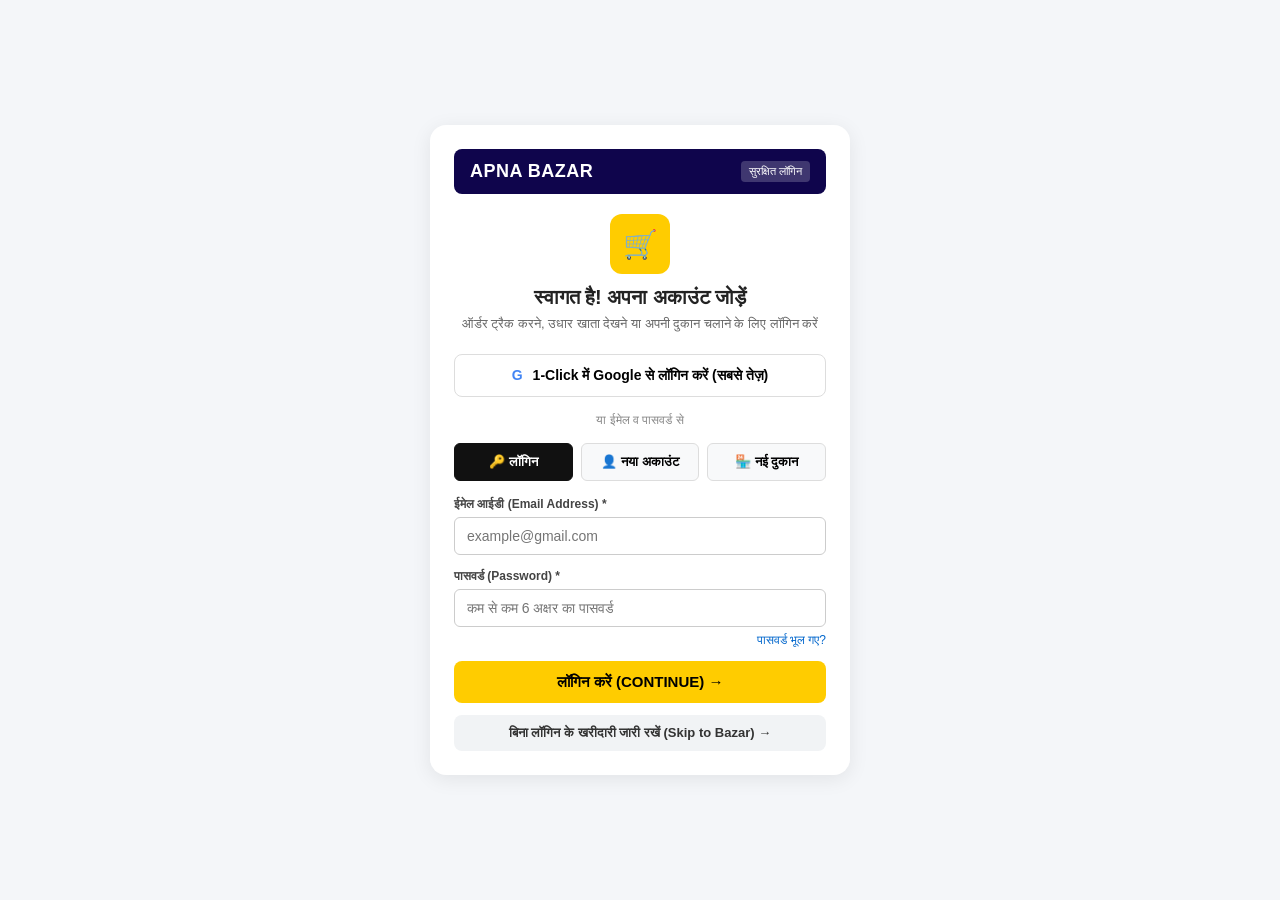
==== commit 51baf474: "Update login.html" ====
--- a/login.html
+++ b/login.html
@@ -2,289 +2,271 @@
 <html lang="hi">
 <head>
     <meta charset="UTF-8">
-    <meta name="viewport" content="width=device-width, initial-scale=1.0, maximum-scale=1.0, user-scalable=no">
-    <title>लॉगिन और दुकान रजिस्ट्रेशन (Login) - Apna Bazar</title>
-    <meta name="theme-color" content="#1200b8">
-
-    <!-- Firebase & Configuration -->
-    <script src="https://www.gstatic.com/firebasejs/10.8.1/firebase-app-compat.js"></script>
-    <script src="https://www.gstatic.com/firebasejs/10.8.1/firebase-auth-compat.js"></script>
-    <script src="https://www.gstatic.com/firebasejs/10.8.1/firebase-firestore-compat.js"></script>
-    <script src="firebase-config.js"></script>
-    <script src="brand.js"></script>
-
-    <!-- Tailwind & Fonts -->
-    <script src="https://cdn.tailwindcss.com"></script>
-    <link href="https://cdnjs.cloudflare.com/ajax/libs/font-awesome/6.4.0/css/all.min.css" rel="stylesheet">
-    <link href="https://fonts.googleapis.com/css2?family=Cinzel:wght@700;900&family=Plus+Jakarta+Sans:wght@400;500;600;700;800&family=Noto+Sans+Devanagari:wght@400;500;600;700;800;900&display=swap" rel="stylesheet">
-
+    <meta name="viewport" content="width=device-width, initial-scale=1.0">
+    <title>Apna Bazar - Login</title>
     <style>
-        body {
-            font-family: 'Plus Jakarta Sans', 'Noto Sans Devanagari', sans-serif;
-            background-color: #f1f5f9;
+        * {
             margin: 0;
             padding: 0;
-            padding-bottom: 90px;
-            -webkit-tap-highlight-color: transparent;
-        }
-        input, select { user-select: auto; outline: none; }
-        .font-cinzel { font-family: 'Cinzel', serif; }
-        .royal-hero-bg { background: linear-gradient(135deg, #1200b8 0%, #2400d8 55%, #0f172a 100%); }
-        .app-input {
-            width: 100%;
-            background: #f8fafc;
-            border: 1.5px solid #cbd5e1;
-            border-radius: 14px;
-            padding: 12px 14px;
+            box-sizing: border-box;
+            font-family: 'Segoe UI', Tahoma, Geneva, Verdana, sans-serif;
+        }
+        body {
+            background-color: #f4f6f9;
+            display: flex;
+            justify-content: center;
+            align-items: center;
+            min-height: 100vh;
+        }
+        .container {
+            width: 100%;
+            max-width: 420px;
+            background: #ffffff;
+            padding: 24px;
+            border-radius: 16px;
+            box-shadow: 0 4px 20px rgba(0,0,0,0.08);
+        }
+        .header {
+            background: #0f054c;
+            color: white;
+            padding: 12px 16px;
+            border-radius: 8px;
+            display: flex;
+            align-items: center;
+            justify-content: space-between;
+            margin-bottom: 20px;
+        }
+        .logo-title {
+            font-size: 18px;
+            font-weight: bold;
+            letter-spacing: 0.5px;
+        }
+        .card-box {
+            text-align: center;
+        }
+        .app-icon {
+            width: 60px;
+            height: 60px;
+            background: #ffcc00;
+            border-radius: 12px;
+            margin: 0 auto 12px auto;
+            display: flex;
+            align-items: center;
+            justify-content: center;
+            font-size: 28px;
+        }
+        h2 {
+            font-size: 20px;
+            color: #222;
+            margin-bottom: 6px;
+        }
+        p {
             font-size: 13px;
-            font-weight: 700;
-            color: #0f172a;
-            transition: all 0.2s ease;
-        }
-        .app-input:focus {
+            color: #666;
+            margin-bottom: 20px;
+            line-height: 1.4;
+        }
+        .google-btn {
+            width: 100%;
+            padding: 12px;
             background: #ffffff;
-            border-color: #2563eb;
-            box-shadow: 0 0 0 3px rgba(37, 99, 235, 0.12);
+            border: 1px solid #ddd;
+            border-radius: 8px;
+            font-size: 14px;
+            font-weight: 600;
+            cursor: pointer;
+            display: flex;
+            align-items: center;
+            justify-content: center;
+            gap: 10px;
+            margin-bottom: 16px;
+            transition: background 0.2s;
+        }
+        .google-btn:hover {
+            background: #f8f9fa;
+        }
+        .divider {
+            font-size: 12px;
+            color: #888;
+            margin-bottom: 16px;
+            position: relative;
+        }
+        .btn-group {
+            display: flex;
+            gap: 8px;
+            margin-bottom: 16px;
+        }
+        .tab-btn {
+            flex: 1;
+            padding: 10px;
+            border: 1px solid #ddd;
+            background: #f8f9fa;
+            border-radius: 6px;
+            font-size: 13px;
+            font-weight: 600;
+            cursor: pointer;
+        }
+        .tab-btn.active {
+            background: #111;
+            color: #fff;
+            border-color: #111;
+        }
+        .input-group {
+            text-align: left;
+            margin-bottom: 14px;
+        }
+        .input-group label {
+            display: block;
+            font-size: 12px;
+            font-weight: 600;
+            color: #444;
+            margin-bottom: 6px;
+        }
+        .input-group input {
+            width: 100%;
+            padding: 10px 12px;
+            border: 1px solid #ccc;
+            border-radius: 6px;
+            font-size: 14px;
+            outline: none;
+        }
+        .input-group input:focus {
+            border-color: #ffcc00;
+        }
+        .forgot-pass {
+            text-align: right;
+            font-size: 12px;
+            color: #0066cc;
+            text-decoration: none;
+            display: block;
+            margin-top: -8px;
+            margin-bottom: 14px;
+        }
+        .submit-btn {
+            width: 100%;
+            padding: 12px;
+            background: #ffcc00;
+            border: none;
+            border-radius: 8px;
+            font-size: 15px;
+            font-weight: bold;
+            cursor: pointer;
+            margin-bottom: 12px;
+        }
+        .submit-btn:hover {
+            background: #e6b800;
+        }
+        .skip-btn {
+            width: 100%;
+            padding: 10px;
+            background: #f1f3f5;
+            border: none;
+            border-radius: 8px;
+            font-size: 13px;
+            font-weight: 600;
+            color: #333;
+            cursor: pointer;
+        }
+        .skip-btn:hover {
+            background: #e2e6ea;
         }
     </style>
 </head>
 <body>
 
-    <!-- TOP HEADER -->
-    <header class="sticky top-0 z-40 royal-hero-bg text-white pl-3.5 pr-14 py-3 flex items-center justify-between shadow-md">
-        <div class="flex items-center gap-2.5 min-w-0">
-            <button onclick="window.location.href='index.html'" class="w-9 h-9 rounded-full bg-white/15 flex items-center justify-center text-white active:scale-90 transition shrink-0">
-                <i class="fas fa-arrow-left text-sm"></i>
+    <div class="container">
+        <!-- Header -->
+        <div class="header">
+            <span class="logo-title">APNA BAZAR</span>
+            <span style="font-size: 11px; background: rgba(255,255,255,0.2); padding: 4px 8px; border-radius: 4px;">सुरक्षित लॉगिन</span>
+        </div>
+
+        <div class="card-box">
+            <div class="app-icon">🛒</div>
+            <h2>स्वागत है! अपना अकाउंट जोड़ें</h2>
+            <p>ऑर्डर ट्रैक करने, उधार खाता देखने या अपनी दुकान चलाने के लिए लॉगिन करें</p>
+
+            <!-- Google Login Button -->
+            <button class="google-btn" onclick="handleGoogleLogin()">
+                <span style="color: #4285F4; font-weight: bold;">G</span> 1-Click में Google से लॉगिन करें (सबसे तेज़)
             </button>
-            <div class="min-w-0">
-                <h1 id="authBrandTitle" class="font-cinzel text-base font-black text-[#ffe500] tracking-wider truncate">Apna Bazar</h1>
-                <p class="text-[10px] text-slate-200 font-semibold truncate">सुरक्षित लॉगिन केंद्र</p>
+
+            <div class="divider">या ईमेल व पासवर्ड से</div>
+
+            <!-- Tabs -->
+            <div class="btn-group">
+                <button class="tab-btn active" id="loginTab" onclick="switchTab('login')">🔑 लॉगिन</button>
+                <button class="tab-btn" id="registerTab" onclick="switchTab('register')">👤 नया अकाउंट</button>
+                <button class="tab-btn" onclick="handleNewShop()">🏪 नई दुकान</button>
             </div>
+
+            <!-- Form -->
+            <form id="authForm" onsubmit="handleSubmit(event)">
+                <div class="input-group">
+                    <label>ईमेल आईडी (Email Address) *</label>
+                    <input type="email" id="email" placeholder="example@gmail.com" required>
+                </div>
+
+                <div class="input-group">
+                    <label>पासवर्ड (Password) *</label>
+                    <input type="password" id="password" placeholder="कम से कम 6 अक्षर का पासवर्ड" required>
+                </div>
+                <a href="#" class="forgot-pass" onclick="handleForgot(event)">पासवर्ड भूल गए?</a>
+
+                <button type="submit" class="submit-btn" id="submitBtnText">लॉगिन करें (CONTINUE) →</button>
+            </form>
+
+            <!-- Skip Button -->
+            <button class="skip-btn" onclick="handleSkip()">बिना लॉगिन के खरीदारी जारी रखें (Skip to Bazar) →</button>
         </div>
-    </header>
-
-    <main class="max-w-md mx-auto p-3.5 space-y-4">
-
-        <!-- ALREADY LOGGED IN CARD -->
-        <div id="alreadyLoggedCard" class="hidden bg-emerald-50 border-2 border-emerald-300 rounded-3xl p-4 text-center space-y-3 shadow-xs">
-            <div class="w-12 h-12 bg-emerald-600 text-white rounded-full flex items-center justify-center mx-auto text-xl font-black" id="loggedAvatar">U</div>
-            <div>
-                <span class="text-[10px] font-black uppercase bg-emerald-200 text-emerald-900 px-2.5 py-0.5 rounded-full" id="loggedRoleBadge">ACTIVE SESSION</span>
-                <h3 class="text-sm font-black text-slate-900 mt-1" id="loggedNameText">नमस्ते!</h3>
-                <p class="text-xs font-bold text-slate-500" id="loggedEmailText"></p>
-            </div>
-            <div class="grid grid-cols-2 gap-2 pt-1">
-                <button onclick="window.location.href='index.html'" class="bg-slate-900 text-[#ffe500] font-black py-2.5 rounded-xl text-xs cursor-pointer">🛍️ बाज़ार खोलें</button>
-                <button onclick="window.location.href='account.html'" class="bg-blue-600 text-white font-black py-2.5 rounded-xl text-xs cursor-pointer">⚙️ मेरा अकाउंट</button>
-            </div>
-            <button onclick="performCleanLogout()" class="w-full bg-rose-100 text-rose-700 font-extrabold py-2 rounded-xl text-xs cursor-pointer">
-                <i class="fas fa-power-off mr-1"></i> लॉगआउट करें
-            </button>
-        </div>
-
-        <!-- MAIN AUTH CARD -->
-        <div id="mainAuthCard" class="bg-white rounded-3xl p-5 border border-slate-200 shadow-sm space-y-4">
-
-            <div class="text-center space-y-1">
-                <div class="w-14 h-14 rounded-2xl royal-hero-bg text-[#ffe500] flex items-center justify-center text-2xl mx-auto shadow-md border-2 border-amber-300">
-                    <i class="fas fa-store"></i>
-                </div>
-                <h2 class="text-base font-black text-slate-900 pt-1">स्वागत है! अपना अकाउंट जोड़ें</h2>
-            </div>
-
-            <!-- GOOGLE LOGIN BUTTON -->
-            <button type="button" onclick="doGoogleLogin()" class="w-full bg-white hover:bg-slate-50 text-slate-800 border-2 border-slate-300 font-extrabold py-3.5 px-4 rounded-2xl text-xs flex items-center justify-center gap-3 shadow-xs active:scale-98 transition cursor-pointer">
-                <img src="https://www.gstatic.com/firebasejs/ui/2.0.0/images/auth/google.svg" alt="G" class="w-5 h-5">
-                <span>1-Click में Google से लॉगिन करें</span>
-            </button>
-
-            <div class="flex items-center gap-3">
-                <div class="h-px bg-slate-200 flex-1"></div>
-                <span class="text-[10px] font-extrabold text-slate-400 uppercase">या ईमेल से</span>
-                <div class="h-px bg-slate-200 flex-1"></div>
-            </div>
-
-            <!-- MODE TABS -->
-            <div class="grid grid-cols-2 gap-2 bg-slate-100 p-1.5 rounded-2xl border border-slate-200">
-                <button type="button" id="tabLoginBtn" onclick="setMode('login')" class="py-2.5 rounded-xl text-xs font-black bg-slate-900 text-[#ffe500] shadow cursor-pointer">
-                    🔑 लॉगिन / साइन अप
-                </button>
-                <button type="button" id="tabMerchantBtn" onclick="setMode('merchant')" class="py-2.5 rounded-xl text-xs font-bold text-slate-600 transition cursor-pointer">
-                    🏪 नई दुकान खोलें
-                </button>
-            </div>
-
-            <div id="authMessage" class="hidden p-3 rounded-xl text-xs font-bold text-center"></div>
-
-            <!-- FORM 1: STANDARD LOGIN / SIGNUP -->
-            <div id="formStandard" class="space-y-3">
-                <div>
-                    <label class="block text-[11px] font-extrabold text-slate-600 mb-1">ईमेल आईडी (Email) *</label>
-                    <input type="email" id="emailInput" placeholder="example@gmail.com" class="app-input">
-                </div>
-                <div>
-                    <label class="block text-[11px] font-extrabold text-slate-600 mb-1">पासवर्ड (Password) *</label>
-                    <input type="password" id="passInput" placeholder="कम से कम 6 अक्षर" class="app-input" onkeypress="if(event.key==='Enter') executeLoginAction()">
-                </div>
-            </div>
-
-            <!-- FORM 2: MERCHANT STORE REGISTER -->
-            <div id="formMerchant" class="hidden space-y-3">
-                <div class="bg-amber-50 border border-amber-200 p-2.5 rounded-xl text-[11px] font-bold text-amber-900">
-                    ✨ अपनी दुकान को <b>Apna Bazar</b> से जोड़ें!
-                </div>
-                <div>
-                    <label class="block text-[11px] font-extrabold text-slate-600 mb-1">दुकान का नाम *</label>
-                    <input type="text" id="mStoreName" placeholder="जैसे: माँ तारा किराना" class="app-input">
-                </div>
-                <div>
-                    <label class="block text-[11px] font-extrabold text-slate-600 mb-1">दुकान का WhatsApp मोबाइल (10 अंक) *</label>
-                    <input type="tel" maxlength="10" id="mPhone" placeholder="9876543210" class="app-input">
-                </div>
-                <div>
-                    <label class="block text-[11px] font-extrabold text-slate-600 mb-1">ईमेल आईडी *</label>
-                    <input type="email" id="mEmail" placeholder="shop@gmail.com" class="app-input">
-                </div>
-                <div>
-                    <label class="block text-[11px] font-extrabold text-slate-600 mb-1">नया पासवर्ड बनाएं *</label>
-                    <input type="password" id="mPass" placeholder="कम से कम 6 अक्षर" class="app-input">
-                </div>
-            </div>
-
-            <!-- ACTION SUBMIT BUTTON -->
-            <button type="button" onclick="executeLoginAction()" class="w-full bg-slate-900 text-[#ffe500] hover:bg-slate-800 py-4 rounded-2xl font-black text-xs uppercase tracking-wider shadow-md active:scale-98 transition cursor-pointer">
-                <span id="submitBtnLabel">आगे बढ़ें (Continue)</span>
-                <i class="fas fa-arrow-right ml-1"></i>
-            </button>
-
-            <!-- SKIP TO BAZAR -->
-            <button type="button" onclick="window.location.href='index.html'" class="w-full py-2.5 rounded-xl bg-slate-100 hover:bg-slate-200 text-slate-600 font-bold text-xs transition cursor-pointer">
-                बिना लॉगिन के बाज़ार देखें →
-            </button>
-
-        </div>
-    </main>
+    </div>
 
     <script>
-        let activeTabMode = 'login'; // 'login' | 'merchant'
-
-        function setMode(mode) {
-            activeTabMode = mode;
-            const tLogin = document.getElementById('tabLoginBtn');
-            const tMerchant = document.getElementById('tabMerchantBtn');
-            const fStd = document.getElementById('formStandard');
-            const fMerc = document.getElementById('formMerchant');
-            const lbl = document.getElementById('submitBtnLabel');
+        let currentMode = 'login';
+
+        function handleGoogleLogin() {
+            alert("Google Login par click kiya gaya hai!");
+        }
+
+        function switchTab(mode) {
+            currentMode = mode;
+            const loginTab = document.getElementById('loginTab');
+            const registerTab = document.getElementById('registerTab');
+            const submitBtn = document.getElementById('submitBtnText');
 
             if (mode === 'login') {
-                tLogin.className = "py-2.5 rounded-xl text-xs font-black bg-slate-900 text-[#ffe500] shadow cursor-pointer";
-                tMerchant.className = "py-2.5 rounded-xl text-xs font-bold text-slate-600 transition cursor-pointer";
-                fStd.classList.remove('hidden');
-                fMerc.classList.add('hidden');
-                lbl.innerText = "लॉगिन करें (Sign In)";
+                loginTab.classList.add('active');
+                registerTab.classList.remove('active');
+                submitBtn.innerText = "लॉगिन करें (CONTINUE) →";
             } else {
-                tMerchant.className = "py-2.5 rounded-xl text-xs font-black bg-slate-900 text-[#ffe500] shadow cursor-pointer";
-                tLogin.className = "py-2.5 rounded-xl text-xs font-bold text-slate-600 transition cursor-pointer";
-                fMerc.classList.remove('hidden');
-                fStd.classList.add('hidden');
-                lbl.innerText = "नई दुकान रजिस्टर करें";
+                registerTab.classList.add('active');
+                loginTab.classList.remove('active');
+                submitBtn.innerText = "अकाउंट बनाएँ (REGISTER) →";
             }
         }
 
-        function showStatus(txt, isErr = true) {
-            const box = document.getElementById('authMessage');
-            if (!txt) { box.classList.add('hidden'); return; }
-            box.classList.remove('hidden');
-            box.className = isErr ? "p-3 rounded-xl text-xs font-bold text-center bg-rose-50 text-rose-700 border border-rose-200" : "p-3 rounded-xl text-xs font-bold text-center bg-emerald-50 text-emerald-800 border border-emerald-200";
-            box.innerText = txt;
-        }
-
-        function finalizeLoginRedirect(user) {
-            const email = user.email ? user.email.toLowerCase().trim() : "";
-            localStorage.setItem('userEmail', email);
-            localStorage.setItem('userName', user.displayName || email.split('@')[0] || 'User');
-            
-            if (email === "abhijeetlovesmahi@gmail.com") {
-                localStorage.setItem('userRole', 'admin');
-                if (!localStorage.getItem('activeShopId')) localStorage.setItem('activeShopId', 'lalit_main');
-                window.location.replace('index.html');
+        function handleNewShop() {
+            alert("Nayi dukan banane ka option khul raha hai!");
+        }
+
+        function handleForgot(e) {
+            e.preventDefault();
+            alert("Password reset link aapke email par bheja jayega.");
+        }
+
+        function handleSubmit(e) {
+            e.preventDefault();
+            const email = document.getElementById('email').value;
+            if (currentMode === 'login') {
+                alert("Login successful for: " + email);
             } else {
-                firebase.firestore().collection('userRoles').doc(email).get().then(doc => {
-                    if (doc.exists) {
-                        localStorage.setItem('userRole', doc.data().role || 'admin');
-                        if (doc.data().shopId) localStorage.setItem('activeShopId', doc.data().shopId);
-                    } else {
-                        localStorage.setItem('userRole', 'customer');
-                    }
-                    window.location.replace('index.html');
-                }).catch(() => {
-                    localStorage.setItem('userRole', 'customer');
-                    window.location.replace('index.html');
-                });
+                alert("Account created successfully for: " + email);
             }
         }
 
-        function doGoogleLogin() {
-            showStatus("Google से कनेक्ट हो रहा है...", false);
-            const provider = new firebase.auth.GoogleAuthProvider();
-            firebase.auth().signInWithPopup(provider).then(res => {
-                finalizeLoginRedirect(res.user);
-            }).catch(err => {
-                showStatus(err.message, true);
-            });
-        }
-
-        function executeLoginAction() {
-            if (activeTabMode === 'login') {
-                const e = document.getElementById('emailInput').value.trim();
-                const p = document.getElementById('passInput').value;
-                if (!e || !p) return showStatus("कृपया ईमेल और पासवर्ड दोनों भरें!");
-                showStatus("लॉगिन हो रहा है...", false);
-                firebase.auth().signInWithEmailAndPassword(e, p).then(res => {
-                    finalizeLoginRedirect(res.user);
-                }).catch(() => {
-                    // If account doesn't exist, automatically sign them up!
-                    firebase.auth().createUserWithEmailAndPassword(e, p).then(res => {
-                        finalizeLoginRedirect(res.user);
-                    }).catch(err => showStatus(err.message, true));
-                });
-            } else {
-                const sName = document.getElementById('mStoreName').value.trim();
-                const phone = document.getElementById('mPhone').value.replace(/\D/g, '').trim();
-                const e = document.getElementById('mEmail').value.trim();
-                const p = document.getElementById('mPass').value;
-
-                if (!sName || phone.length !== 10 || !e || p.length < 6) {
-                    return showStatus("सभी विवरण सही भरें (पासवर्ड कम से कम 6 अक्षर का हो)!");
-                }
-                showStatus("दुकान तैयार हो रही है...", false);
-
-                firebase.auth().createUserWithEmailAndPassword(e, p).then(async cred => {
-                    const shopId = 'store_' + Date.now();
-                    const cleanEmail = e.toLowerCase();
-                    const db = firebase.firestore();
-
-                    await db.collection('userRoles').doc(cleanEmail).set({
-                        email: cleanEmail, role: 'admin', shopId, storeName: sName, shopPhone: phone
-                    }, { merge: true });
-
-                    await db.collection('stores').doc(shopId).collection('settings').doc('store_info').set({
-                        shopId, shopName: sName, shopPhone: phone, upiId: `${phone}@ybl`, tagline: `मड़ैया बाजार की दुकान`
-                    }, { merge: true });
-
-                    localStorage.setItem('activeShopId', shopId);
-                    localStorage.setItem('userRole', 'admin');
-                    window.location.replace('index.html');
-                }).catch(err => {
-                    if (err.code === 'auth/email-already-in-use') {
-                        firebase.auth().signInWithEmailAndPassword(e, p).then(res => finalizeLoginRedirect(res.user)).catch(ex => showStatus(ex.message, true));
-                    } else {
-                        showStatus(err.message, true);
-                    }
-                });
-            }
+        function handleSkip() {
+            alert("Aap bina login ke aage badh rahe hain.");
         }
     </script>
-    <script src="menu.js"></script>
 </body>
 </html>
